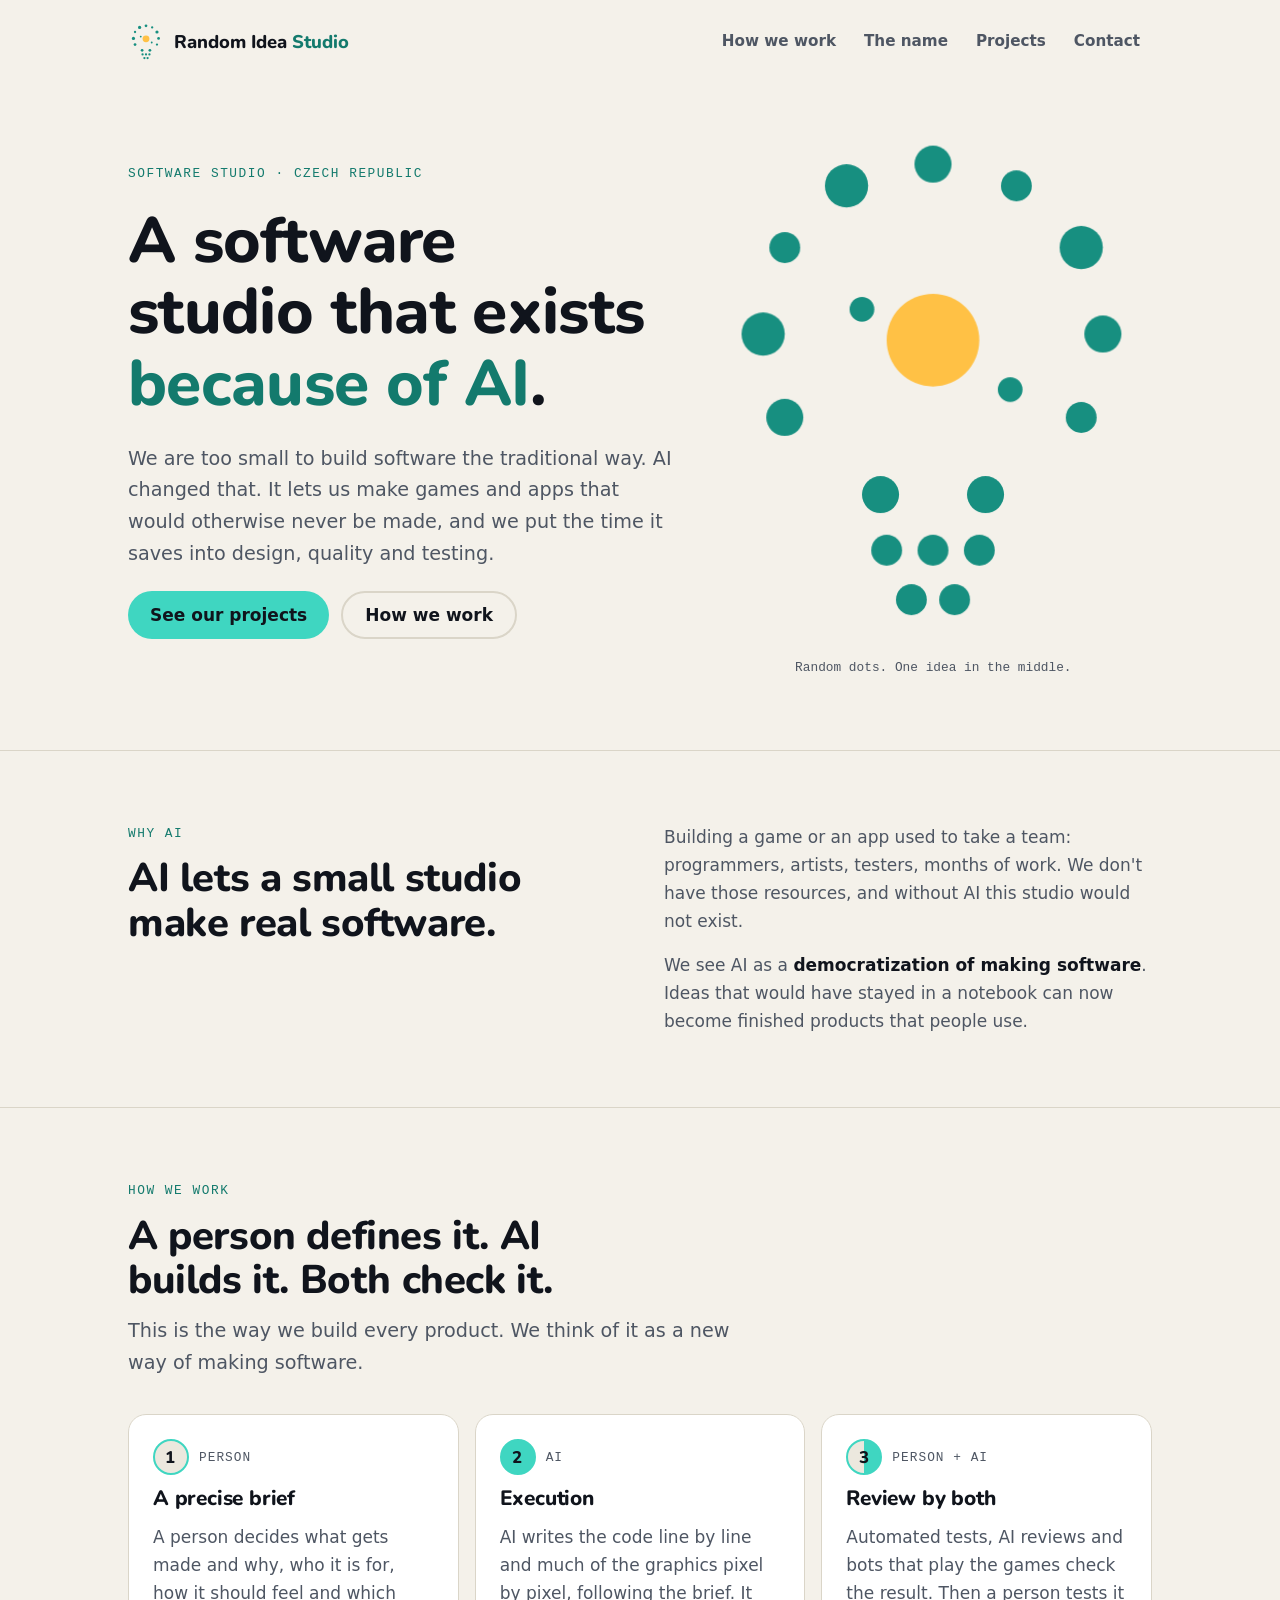
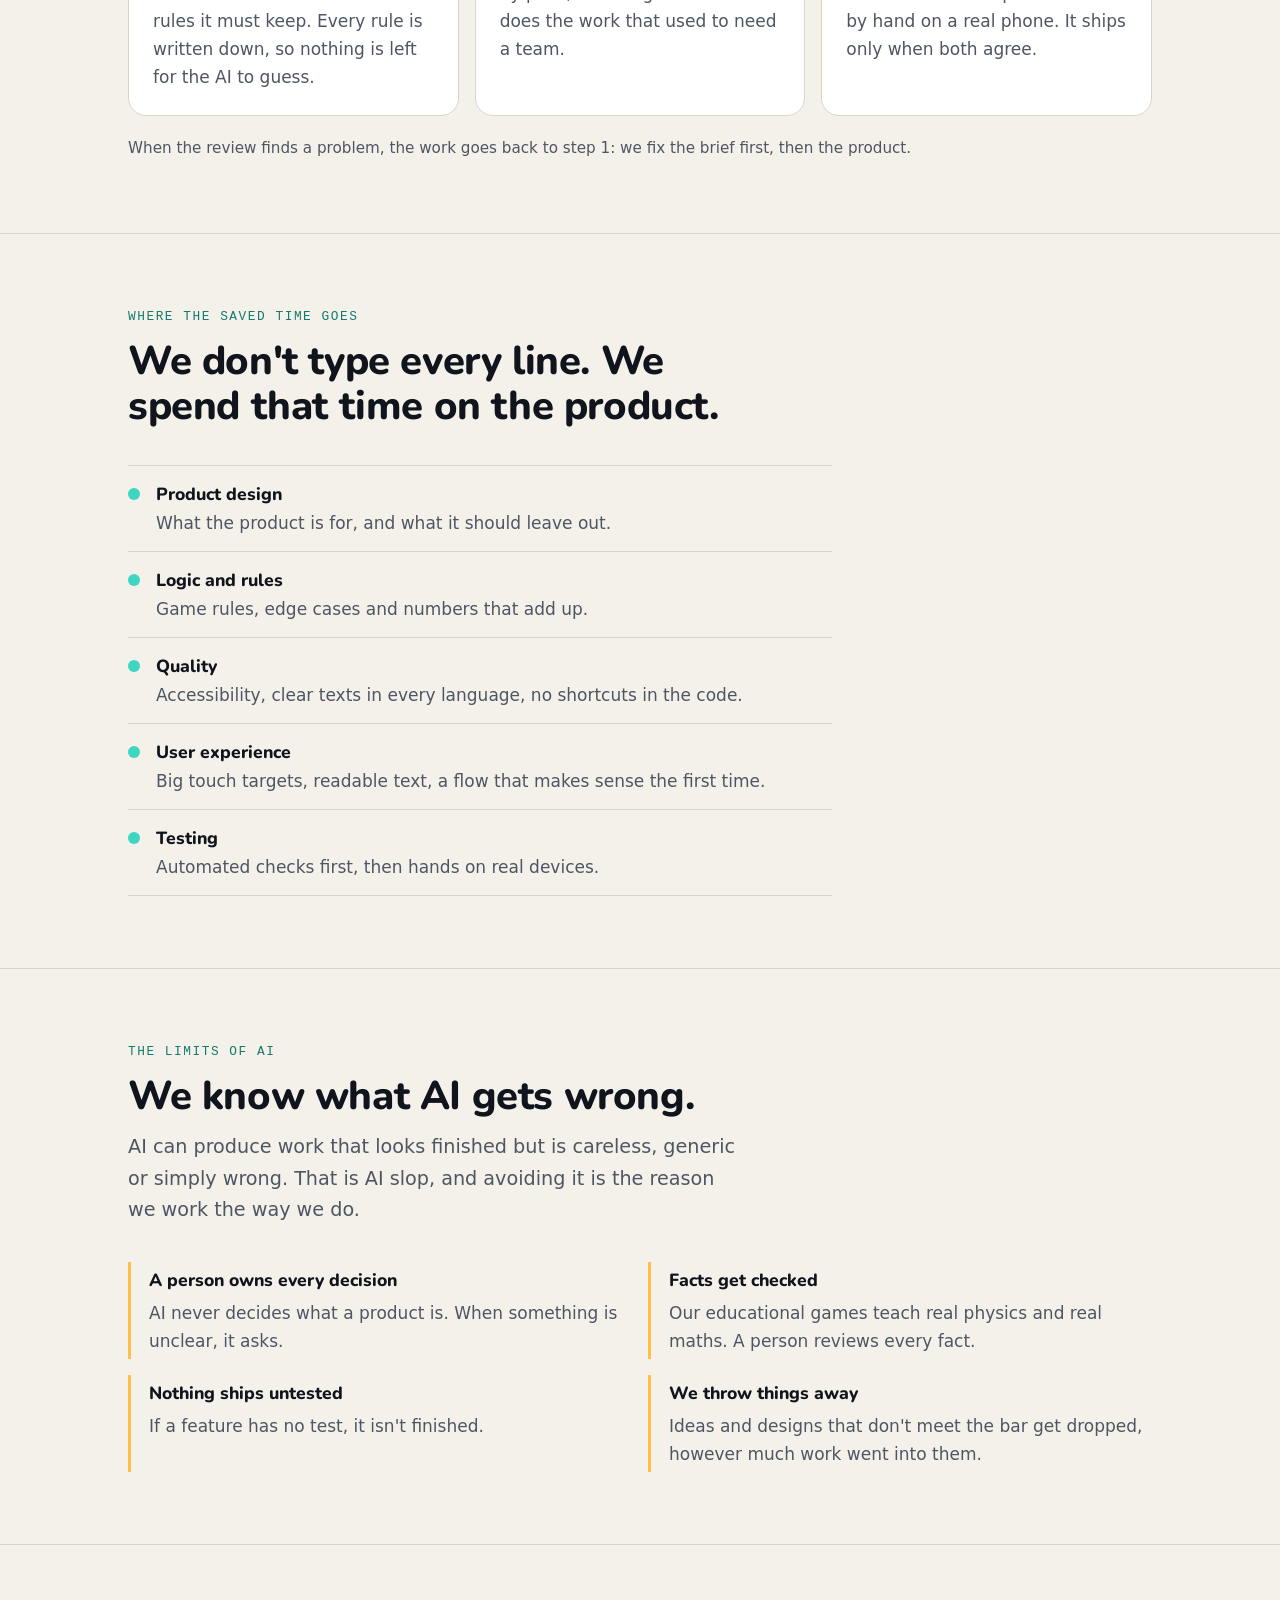
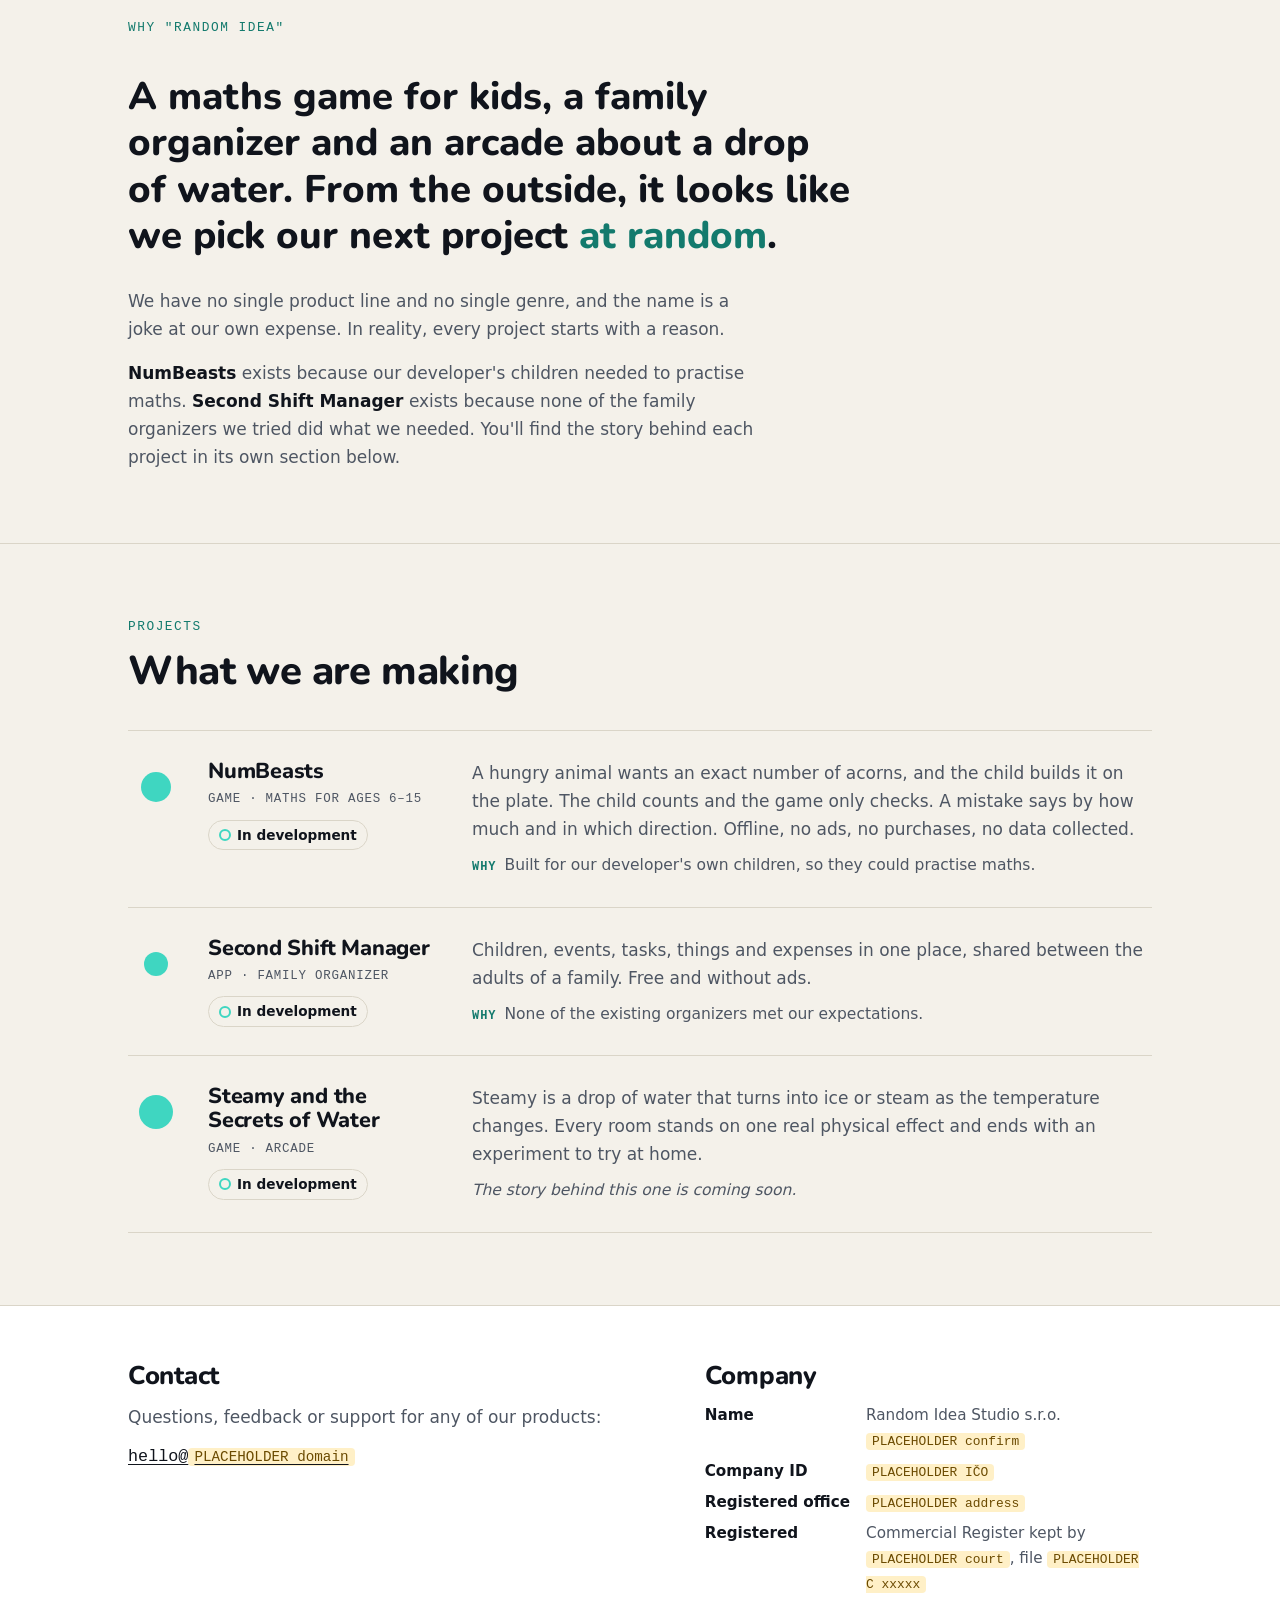
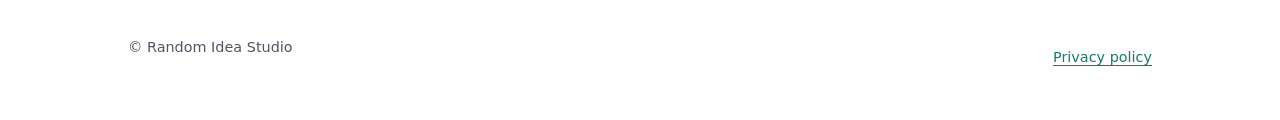
==== index.html @ 7c10977e "Add the studio website: home page, privacy policy, self-contained check" ====
<!doctype html>
<html lang="en">
<head>
<meta charset="utf-8">
<meta name="viewport" content="width=device-width, initial-scale=1, viewport-fit=cover">
<title>Random Idea Studio</title>
<meta name="description" content="Random Idea Studio is a small software studio that exists because of AI. A person defines the product, AI builds it, and both check it.">
<meta property="og:type" content="website">
<meta property="og:title" content="Random Idea Studio">
<meta property="og:description" content="A software studio that exists because of AI. A person defines it. AI builds it. Both check it.">
<meta name="theme-color" content="#10141C">
<link rel="icon" href="favicon.svg" type="image/svg+xml">
<link rel="stylesheet" href="style.css">
</head>
<body>

<header class="top">
  <div class="wrap">
    <a class="brand" href="#top" aria-label="Random Idea Studio, back to top">
      <svg viewBox="260 200 504 630" aria-hidden="true">
        <g class="dots"><circle cx="320" cy="560" r="24"/><circle cx="292" cy="452" r="28"/><circle cx="320" cy="340" r="20"/><circle cx="400" cy="260" r="28"/><circle cx="512" cy="232" r="24"/><circle cx="620" cy="260" r="20"/><circle cx="704" cy="340" r="28"/><circle cx="732" cy="452" r="24"/><circle cx="704" cy="560" r="20"/><circle cx="444" cy="660" r="24"/><circle cx="580" cy="660" r="24"/><circle cx="452" cy="732" r="20"/><circle cx="512" cy="732" r="20"/><circle cx="572" cy="732" r="20"/><circle cx="484" cy="796" r="20"/><circle cx="540" cy="796" r="20"/><circle cx="420" cy="420" r="16"/><circle cx="612" cy="524" r="16"/></g>
        <circle class="core" cx="512" cy="460" r="60"/>
      </svg>
      <span>Random Idea <b>Studio</b></span>
    </a>
    <nav aria-label="Main">
      <ul>
        <li><a href="#how">How we work</a></li>
        <li><a href="#name">The name</a></li>
        <li><a href="#projects">Projects</a></li>
        <li><a href="#contact">Contact</a></li>
      </ul>
    </nav>
  </div>
</header>

<main id="top">
  <section class="hero">
    <div class="wrap">
      <div class="hero-text">
        <p class="eyebrow">Software studio · Czech Republic</p>
        <h1>A software studio that exists <span class="hl">because of AI</span>.</h1>
        <p class="lede">We are too small to build software the traditional way. AI changed that. It lets us make games and apps that would otherwise never be made, and we put the time it saves into design, quality and testing.</p>
        <div class="cta">
          <a class="btn primary" href="#projects">See our projects</a>
          <a class="btn ghost" href="#how">How we work</a>
        </div>
      </div>
      <figure class="hero-mark">
        <svg viewBox="240 180 544 680" role="img" aria-labelledby="mark-title">
          <title id="mark-title">The studio logo: a light bulb drawn from dots of random size around a gold core</title>
          <circle class="dot" cx="320" cy="560" r="24" style="--x:-140px;--y:120px;--d:.05s"/>
          <circle class="dot" cx="292" cy="452" r="28" style="--x:-220px;--y:-40px;--d:.12s"/>
          <circle class="dot" cx="320" cy="340" r="20" style="--x:-90px;--y:-160px;--d:0s"/>
          <circle class="dot" cx="400" cy="260" r="28" style="--x:60px;--y:-180px;--d:.2s"/>
          <circle class="dot" cx="512" cy="232" r="24" style="--x:-180px;--y:-90px;--d:.08s"/>
          <circle class="dot" cx="620" cy="260" r="20" style="--x:170px;--y:-120px;--d:.15s"/>
          <circle class="dot" cx="704" cy="340" r="28" style="--x:90px;--y:150px;--d:.02s"/>
          <circle class="dot" cx="732" cy="452" r="24" style="--x:-260px;--y:110px;--d:.18s"/>
          <circle class="dot" cx="704" cy="560" r="20" style="--x:120px;--y:-220px;--d:.1s"/>
          <circle class="dot" cx="444" cy="660" r="24" style="--x:200px;--y:40px;--d:.22s"/>
          <circle class="dot" cx="580" cy="660" r="24" style="--x:-200px;--y:-140px;--d:.06s"/>
          <circle class="dot" cx="452" cy="732" r="20" style="--x:230px;--y:-60px;--d:.14s"/>
          <circle class="dot" cx="512" cy="732" r="20" style="--x:-120px;--y:-260px;--d:.25s"/>
          <circle class="dot" cx="572" cy="732" r="20" style="--x:150px;--y:90px;--d:.04s"/>
          <circle class="dot" cx="484" cy="796" r="20" style="--x:-60px;--y:-200px;--d:.17s"/>
          <circle class="dot" cx="540" cy="796" r="20" style="--x:180px;--y:-30px;--d:.09s"/>
          <circle class="dot" cx="420" cy="420" r="16" style="--x:240px;--y:200px;--d:.13s"/>
          <circle class="dot" cx="612" cy="524" r="16" style="--x:-230px;--y:-80px;--d:.19s"/>
          <circle class="core" cx="512" cy="460" r="60"/>
        </svg>
        <figcaption class="hero-note">Random dots. One idea in the middle.</figcaption>
      </figure>
    </div>
  </section>

  <section class="band" id="why">
    <div class="wrap split">
      <div class="section-head">
        <p class="eyebrow">Why AI</p>
        <h2>AI lets a small studio make real software.</h2>
      </div>
      <div class="prose">
        <p>Building a game or an app used to take a team: programmers, artists, testers, months of work. We don't have those resources, and without AI this studio would not exist.</p>
        <p>We see AI as a <strong>democratization of making software</strong>. Ideas that would have stayed in a notebook can now become finished products that people use.</p>
      </div>
    </div>
  </section>

  <section class="band" id="how">
    <div class="wrap">
      <div class="section-head">
        <p class="eyebrow">How we work</p>
        <h2>A person defines it. AI builds it. Both check it.</h2>
        <p class="lede">This is the way we build every product. We think of it as a new way of making software.</p>
      </div>
      <ol class="steps">
        <li class="step">
          <div class="who"><span class="num">1</span>Person</div>
          <h3>A precise brief</h3>
          <p>A person decides what gets made and why, who it is for, how it should feel and which rules it must keep. Every rule is written down, so nothing is left for the AI to guess.</p>
        </li>
        <li class="step">
          <div class="who"><span class="num">2</span>AI</div>
          <h3>Execution</h3>
          <p>AI writes the code line by line and much of the graphics pixel by pixel, following the brief. It does the work that used to need a team.</p>
        </li>
        <li class="step">
          <div class="who"><span class="num">3</span>Person + AI</div>
          <h3>Review by both</h3>
          <p>Automated tests, AI reviews and bots that play the games check the result. Then a person tests it by hand on a real phone. It ships only when both agree.</p>
        </li>
      </ol>
      <p class="loop-note">When the review finds a problem, the work goes back to step 1: we fix the brief first, then the product.</p>
    </div>
  </section>

  <section class="band" id="time">
    <div class="wrap">
      <div class="section-head">
        <p class="eyebrow">Where the saved time goes</p>
        <h2>We don't type every line. We spend that time on the product.</h2>
      </div>
      <ul class="focus">
        <li><div><b>Product design</b><span>What the product is for, and what it should leave out.</span></div></li>
        <li><div><b>Logic and rules</b><span>Game rules, edge cases and numbers that add up.</span></div></li>
        <li><div><b>Quality</b><span>Accessibility, clear texts in every language, no shortcuts in the code.</span></div></li>
        <li><div><b>User experience</b><span>Big touch targets, readable text, a flow that makes sense the first time.</span></div></li>
        <li><div><b>Testing</b><span>Automated checks first, then hands on real devices.</span></div></li>
      </ul>
    </div>
  </section>

  <section class="band" id="limits">
    <div class="wrap">
      <div class="section-head">
        <p class="eyebrow">The limits of AI</p>
        <h2>We know what AI gets wrong.</h2>
        <p class="lede">AI can produce work that looks finished but is careless, generic or simply wrong. That is AI slop, and avoiding it is the reason we work the way we do.</p>
      </div>
      <div class="limits">
        <div class="limit"><b>A person owns every decision</b><span>AI never decides what a product is. When something is unclear, it asks.</span></div>
        <div class="limit"><b>Facts get checked</b><span>Our educational games teach real physics and real maths. A person reviews every fact.</span></div>
        <div class="limit"><b>Nothing ships untested</b><span>If a feature has no test, it isn't finished.</span></div>
        <div class="limit"><b>We throw things away</b><span>Ideas and designs that don't meet the bar get dropped, however much work went into them.</span></div>
      </div>
    </div>
  </section>

  <section class="band name-band" id="name">
    <div class="wrap">
      <div class="section-head">
        <p class="eyebrow">Why "Random Idea"</p>
      </div>
      <p class="name-quote">A maths game for kids, a family organizer and an arcade about a drop of water. From the outside, it looks like we pick our next project <span class="hl">at random</span>.</p>
      <div class="prose">
        <p>We have no single product line and no single genre, and the name is a joke at our own expense. In reality, every project starts with a reason.</p>
        <p><strong>NumBeasts</strong> exists because our developer's children needed to practise maths. <strong>Second Shift Manager</strong> exists because none of the family organizers we tried did what we needed. You'll find the story behind each project in its own section below.</p>
      </div>
    </div>
  </section>

  <section class="band" id="projects">
    <div class="wrap">
      <div class="section-head">
        <p class="eyebrow">Projects</p>
        <h2>What we are making</h2>
      </div>
      <ul class="projects">
        <li class="project" id="numbeasts">
          <div class="mark" aria-hidden="true"><i style="width:30px;height:30px"></i></div>
          <div><h3>NumBeasts</h3><p class="kind">Game · Maths for ages 6–15</p><span class="status">In development</span></div>
          <div class="body">
            <p>A hungry animal wants an exact number of acorns, and the child builds it on the plate. The child counts and the game only checks. A mistake says by how much and in which direction. Offline, no ads, no purchases, no data collected.</p>
            <p class="why"><b>Why</b>Built for our developer's own children, so they could practise maths.</p>
          </div>
        </li>
        <li class="project" id="second-shift-manager">
          <div class="mark" aria-hidden="true"><i style="width:24px;height:24px"></i></div>
          <div><h3>Second Shift Manager</h3><p class="kind">App · Family organizer</p><span class="status">In development</span></div>
          <div class="body">
            <p>Children, events, tasks, things and expenses in one place, shared between the adults of a family. Free and without ads.</p>
            <p class="why"><b>Why</b>None of the existing organizers met our expectations.</p>
          </div>
        </li>
        <li class="project" id="steamy">
          <div class="mark" aria-hidden="true"><i style="width:34px;height:34px"></i></div>
          <div><h3>Steamy and the Secrets of Water</h3><p class="kind">Game · Arcade</p><span class="status">In development</span></div>
          <div class="body">
            <p>Steamy is a drop of water that turns into ice or steam as the temperature changes. Every room stands on one real physical effect and ends with an experiment to try at home.</p>
            <p class="why soon">The story behind this one is coming soon.</p>
          </div>
        </li>
      </ul>
    </div>
  </section>
</main>

<footer id="contact">
  <div class="wrap">
    <div class="grid">
      <div>
        <h2>Contact</h2>
        <p>Questions, feedback or support for any of our products:</p>
        <p style="margin-top:10px"><a class="mail" href="mailto:hello@PLACEHOLDER">hello@<span class="pending">PLACEHOLDER domain</span></a></p>
      </div>
      <div>
        <h2>Company</h2>
        <dl class="legal">
          <dt>Name</dt><dd>Random Idea Studio s.r.o. <span class="pending">PLACEHOLDER confirm</span></dd>
          <dt>Company ID</dt><dd><span class="pending">PLACEHOLDER IČO</span></dd>
          <dt>Registered office</dt><dd><span class="pending">PLACEHOLDER address</span></dd>
          <dt>Registered</dt><dd>Commercial Register kept by <span class="pending">PLACEHOLDER court</span>, file <span class="pending">PLACEHOLDER C xxxxx</span></dd>
        </dl>
      </div>
    </div>
    <div class="fine">
      <span>© Random Idea Studio</span>
      <span><a href="privacy.html">Privacy policy</a></span>
    </div>
  </div>
</footer>

</body>
</html>
---- style.css ----
/* Random Idea Studio website. Plain CSS, no build step, no external resources.
   Colours from Branding/README.md. Dark by default, light when the system asks for it. */

@font-face {
  font-family: "Nunito Studio";
  src: url("fonts/nunito-800.woff") format("woff");
  font-weight: 800;
  font-style: normal;
  font-display: swap;
}

:root {
  --bg: #10141C;
  --surface: #171D29;
  --surface-2: #1E2533;
  --fg: #F4F1EA;
  --muted: #A9B0BC;
  --line: #2A3242;
  --teal: #3FD6C1;
  --teal-ink: #3FD6C1;
  --core: #FFC145;
  --mark-dot: #3FD6C1;
  --pending: #3A3220;
  --pending-fg: #FFD27A;
  --f-display: "Nunito Studio", "Segoe UI", system-ui, -apple-system, Roboto, Arial, sans-serif;
  --f-body: system-ui, -apple-system, "Segoe UI", Roboto, "Helvetica Neue", Arial, sans-serif;
  --f-mono: ui-monospace, "Cascadia Mono", "SF Mono", Consolas, "Liberation Mono", monospace;
  color-scheme: dark;
}
@media (prefers-color-scheme: light) {
  :root {
    --bg: #F4F1EA; --surface: #FFFFFF; --surface-2: #ECE8DE; --fg: #10141C; --muted: #4E5663;
    --line: #DAD5C8; --teal-ink: #137A6D; --mark-dot: #178F80;
    --pending: #FFF0C7; --pending-fg: #6B4A00;
    color-scheme: light;
  }
}

* { box-sizing: border-box; }
html { scroll-behavior: smooth; -webkit-text-size-adjust: 100%; }
@media (prefers-reduced-motion: reduce) { html { scroll-behavior: auto; } }
body {
  margin: 0;
  background: var(--bg); color: var(--fg);
  font-family: var(--f-body); font-size: 1.0625rem; line-height: 1.65;
  -webkit-font-smoothing: antialiased;
}
img, svg { max-width: 100%; }
.wrap {
  max-width: 68rem; margin: 0 auto;
  padding-left: max(16px, env(safe-area-inset-left, 0px));
  padding-right: max(16px, env(safe-area-inset-right, 0px));
}
@media (min-width: 720px) {
  .wrap { padding-left: max(32px, env(safe-area-inset-left, 0px)); padding-right: max(32px, env(safe-area-inset-right, 0px)); }
}
h1, h2, h3 { font-family: var(--f-display); font-weight: 800; line-height: 1.12; margin: 0; text-wrap: balance; letter-spacing: -0.01em; }
h1 { font-size: clamp(2.4rem, 6vw, 4rem); }
h2 { font-size: clamp(1.75rem, 3.6vw, 2.5rem); }
h3 { font-size: 1.3rem; }
p { margin: 0; }
a { color: var(--teal-ink); text-underline-offset: 3px; }
a:focus-visible { outline: 3px solid var(--core); outline-offset: 3px; border-radius: 4px; }
.eyebrow { font-family: var(--f-mono); font-size: 0.8rem; letter-spacing: 0.12em; text-transform: uppercase; color: var(--teal-ink); }
.lede { font-size: 1.2rem; color: var(--muted); max-width: 38rem; }
.prose { max-width: 40rem; display: grid; gap: 1rem; }
.prose p, .prose li { color: var(--muted); }
.prose strong { color: var(--fg); }
.pending { background: var(--pending); color: var(--pending-fg); padding: 1px 6px; border-radius: 4px; font-family: var(--f-mono); font-size: 0.85em; }

/* Header */
header.top { padding-block: 20px; }
header.top .wrap { display: flex; align-items: center; justify-content: space-between; gap: 16px; flex-wrap: wrap; }
.brand { display: flex; align-items: center; gap: 10px; text-decoration: none; color: var(--fg); font-family: var(--f-display); font-weight: 800; font-size: 1.15rem; min-height: 44px; }
.brand svg { width: 36px; height: 36px; }
.brand b { color: var(--teal-ink); }
nav ul { list-style: none; margin: 0; padding: 0; display: flex; gap: 4px; flex-wrap: wrap; }
nav a { display: inline-flex; align-items: center; min-height: 44px; padding: 0 12px; border-radius: 999px; color: var(--muted); text-decoration: none; font-weight: 700; font-size: 0.95rem; }
nav a:hover { color: var(--fg); background: var(--surface); }

/* Hero */
.hero { padding-block: 40px 72px; }
.hero .wrap { display: grid; grid-template-columns: minmax(0, 1.25fr) minmax(0, 1fr); gap: 40px; align-items: center; }
.hero-text { display: grid; gap: 22px; min-width: 0; }
.hero h1 .hl { color: var(--teal-ink); }
.hero-mark { margin: 0; max-width: 420px; width: 100%; justify-self: center; }
.hero-mark svg { width: 100%; height: auto; display: block; overflow: visible; }
.hero-mark .dot, .brand .dots { fill: var(--mark-dot); }
.brand .core { fill: var(--core); }
.hero-mark .core { fill: var(--core); }
.hero-note { font-family: var(--f-mono); font-size: 0.8rem; color: var(--muted); text-align: center; margin-top: 8px; }
.cta { display: flex; gap: 12px; flex-wrap: wrap; }
.btn { display: inline-flex; align-items: center; min-height: 48px; padding: 0 22px; border-radius: 999px; font-weight: 700; text-decoration: none; }
.btn.primary { background: var(--teal); color: #10141C; }
.btn.ghost { border: 2px solid var(--line); color: var(--fg); }
.btn.ghost:hover { border-color: var(--teal); }
@media (max-width: 760px) {
  .hero .wrap { grid-template-columns: 1fr; }
  .hero-mark { max-width: 260px; order: -1; }
}
/* The dots start scattered and gather into the bulb once, on load. */
@media (prefers-reduced-motion: no-preference) {
  .hero-mark .dot { animation: gather 1.6s cubic-bezier(.2,.8,.2,1) both; animation-delay: var(--d, 0s); }
  .hero-mark .core { animation: glow 1.6s ease-out both; }
}
@keyframes gather { from { transform: translate(var(--x, 0), var(--y, 0)); } to { transform: translate(0, 0); } }
@keyframes glow { from { opacity: .35; } to { opacity: 1; } }

/* Sections */
section.band { padding-block: 72px; border-top: 1px solid var(--line); }
.section-head { display: grid; gap: 12px; margin-bottom: 36px; max-width: 44rem; }
.split { display: grid; grid-template-columns: minmax(0, 1fr) minmax(0, 1fr); gap: 48px; align-items: start; }
.split .section-head { margin: 0; }
@media (max-width: 860px) { .split { grid-template-columns: 1fr; gap: 32px; } }

/* Process */
.steps { list-style: none; margin: 0; padding: 0; display: grid; grid-template-columns: repeat(3, minmax(0, 1fr)); gap: 16px; }
.step { background: var(--surface); border: 1px solid var(--line); border-radius: 18px; padding: 24px; display: grid; gap: 12px; align-content: start; min-width: 0; }
.step .who { display: flex; align-items: center; gap: 10px; font-family: var(--f-mono); font-size: 0.8rem; letter-spacing: 0.08em; text-transform: uppercase; color: var(--muted); }
.step .num { width: 36px; height: 36px; border-radius: 50%; display: grid; place-items: center; font-family: var(--f-display); font-weight: 800; font-size: 1.05rem; background: var(--surface-2); color: var(--fg); border: 2px solid var(--teal); }
.step:nth-child(2) .num { background: var(--teal); color: #10141C; }
.step:nth-child(3) .num { background: linear-gradient(90deg, var(--surface-2) 50%, var(--teal) 50%); }
.step p { color: var(--muted); }
.loop-note { margin-top: 20px; color: var(--muted); font-size: 0.95rem; }
@media (max-width: 860px) { .steps { grid-template-columns: 1fr; } }

/* Where the time goes */
.focus { list-style: none; margin: 0; padding: 0; max-width: 44rem; }
.focus li { display: grid; grid-template-columns: 12px minmax(0, 1fr); gap: 16px; padding-block: 14px; border-bottom: 1px solid var(--line); }
.focus li:first-child { border-top: 1px solid var(--line); }
.focus li::before { content: ""; width: 12px; height: 12px; border-radius: 50%; background: var(--teal); margin-top: 8px; }
.focus b { display: block; font-family: var(--f-display); font-weight: 800; font-size: 1.1rem; }
.focus span { color: var(--muted); }

/* Limits */
.limits { display: grid; grid-template-columns: repeat(2, minmax(0, 1fr)); gap: 16px; margin-top: 8px; }
.limit { border-left: 3px solid var(--core); padding: 4px 0 4px 18px; min-width: 0; }
.limit b { display: block; font-family: var(--f-display); font-weight: 800; font-size: 1.1rem; margin-bottom: 4px; }
.limit span { color: var(--muted); }
@media (max-width: 720px) { .limits { grid-template-columns: 1fr; } }

/* Name */
.name-quote { font-family: var(--f-display); font-weight: 800; font-size: clamp(1.6rem, 3.4vw, 2.4rem); line-height: 1.2; max-width: 46rem; text-wrap: balance; }
.name-quote .hl { color: var(--teal-ink); }
.name-band .prose { margin-top: 28px; }

/* Projects */
.projects { list-style: none; margin: 0; padding: 0; border-top: 1px solid var(--line); }
.project { display: grid; grid-template-columns: 56px minmax(0, 15rem) minmax(0, 1fr); gap: 8px 24px; padding-block: 28px; border-bottom: 1px solid var(--line); align-items: start; }
.project .mark { width: 56px; height: 56px; display: grid; place-items: center; }
.project .mark i { display: block; border-radius: 50%; background: var(--teal); }
.project h3 { font-size: 1.35rem; }
.project .kind { font-family: var(--f-mono); font-size: 0.78rem; letter-spacing: 0.06em; text-transform: uppercase; color: var(--muted); margin-top: 6px; }
.project .status { display: inline-flex; align-items: center; gap: 6px; margin-top: 10px; font-size: 0.85rem; font-weight: 700; padding: 3px 10px; border-radius: 999px; border: 1px solid var(--line); color: var(--fg); }
.project .status::before { content: ""; width: 8px; height: 8px; border-radius: 50%; border: 2px solid var(--teal); }
.project .body { display: grid; gap: 10px; min-width: 0; }
.project .body p { color: var(--muted); }
.project .why { color: var(--fg); font-size: 0.97rem; }
.project .why b { font-family: var(--f-mono); font-size: 0.75rem; letter-spacing: 0.08em; text-transform: uppercase; color: var(--teal-ink); margin-right: 8px; }
.project .why.soon { color: var(--muted); font-style: italic; }
@media (max-width: 760px) {
  .project { grid-template-columns: 44px minmax(0, 1fr); }
  .project .mark { width: 44px; height: 44px; }
  .project .body { grid-column: 1 / -1; }
}

/* Privacy page */
.doc { padding-block: 24px 72px; }
.doc .prose { max-width: 44rem; }
.doc h1 { font-size: clamp(2rem, 5vw, 3rem); margin-bottom: 8px; }
.doc h2 { font-size: 1.4rem; margin-top: 16px; }
.doc ul { margin: 0; padding-left: 1.2rem; display: grid; gap: 6px; }

/* Footer */
footer { border-top: 1px solid var(--line); padding-block: 56px 40px; background: var(--surface); }
footer .grid { display: grid; grid-template-columns: minmax(0, 1.2fr) minmax(0, 1fr); gap: 40px; }
@media (max-width: 760px) { footer .grid { grid-template-columns: 1fr; } }
footer h2 { font-size: 1.6rem; margin-bottom: 12px; }
footer p, footer dd { color: var(--muted); }
.legal { margin: 0; display: grid; grid-template-columns: max-content minmax(0, 1fr); gap: 6px 16px; font-size: 0.95rem; }
.legal dt { font-weight: 700; }
.legal dd { margin: 0; }
.mail { font-family: var(--f-mono); font-size: 1.05rem; color: var(--fg); }
.fine { margin-top: 40px; font-size: 0.9rem; color: var(--muted); display: flex; gap: 8px 16px; flex-wrap: wrap; justify-content: space-between; }
.fine a { display: inline-flex; align-items: center; min-height: 44px; }
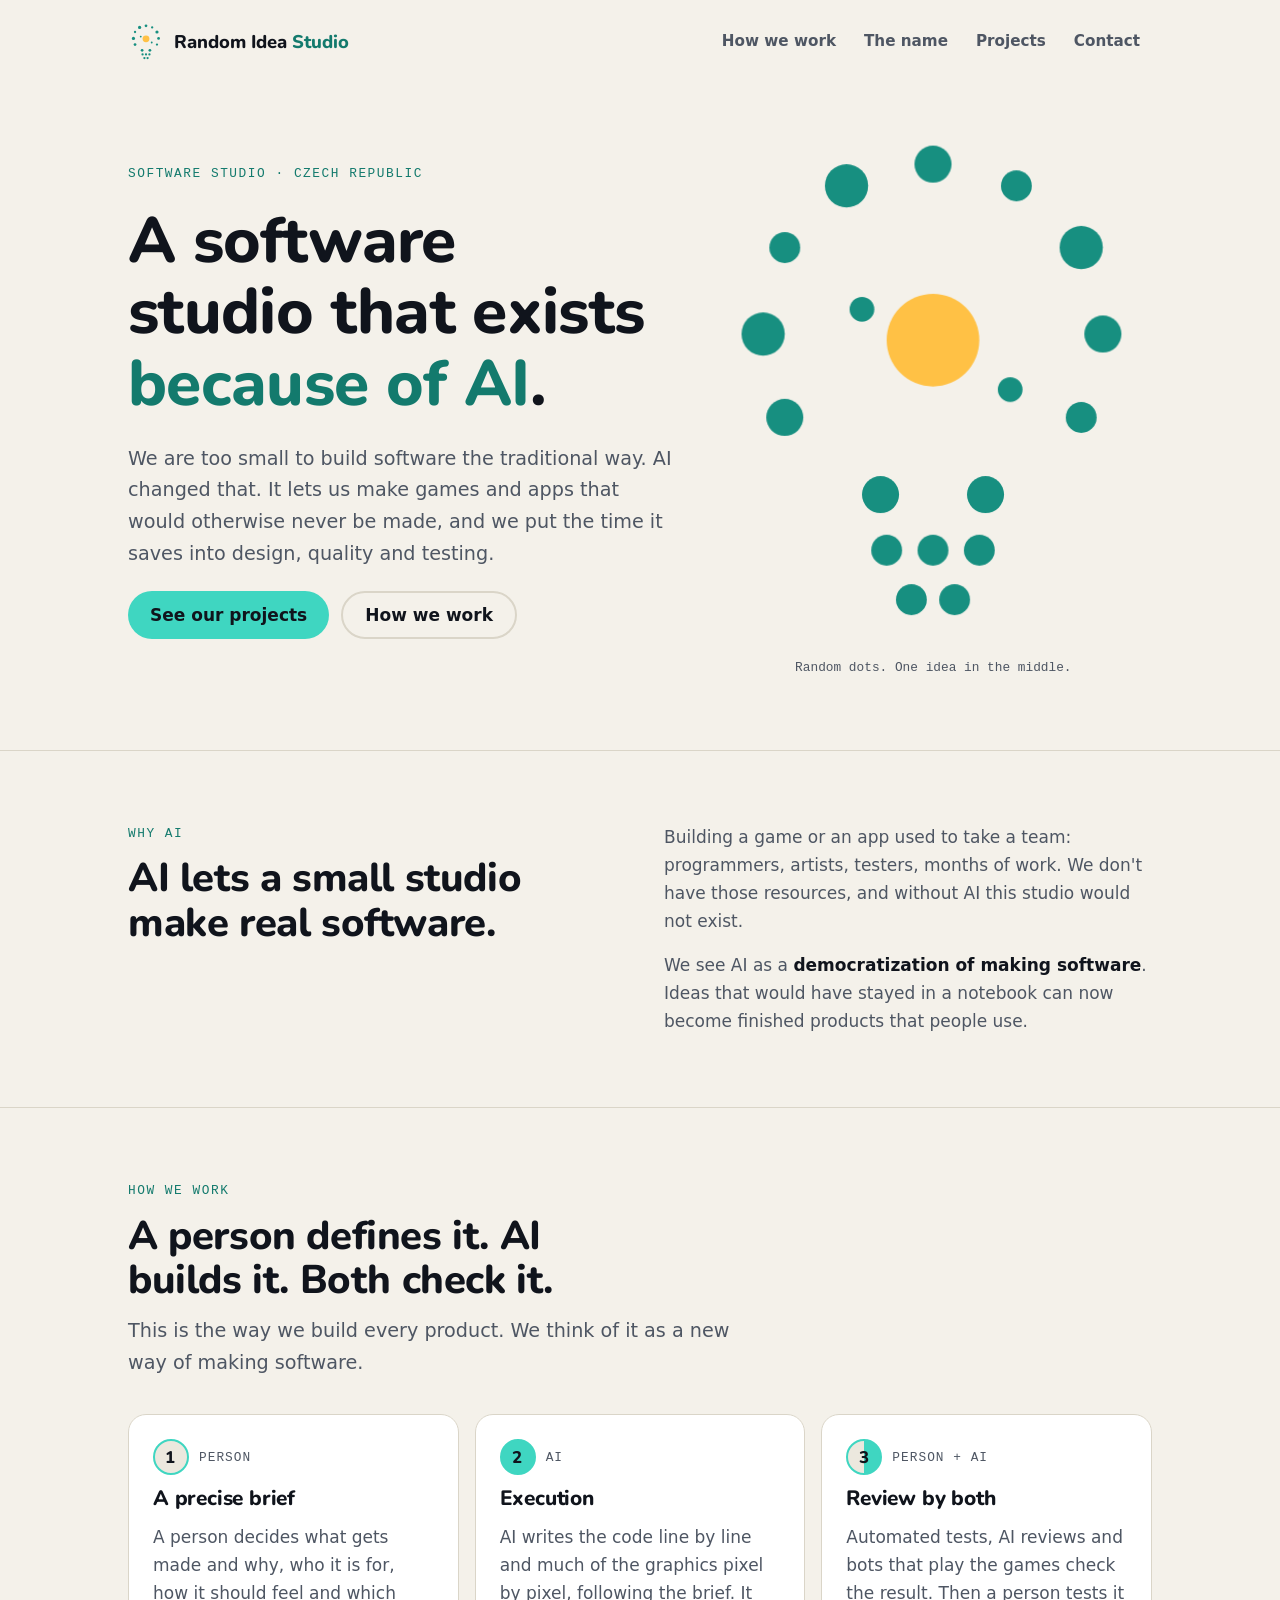
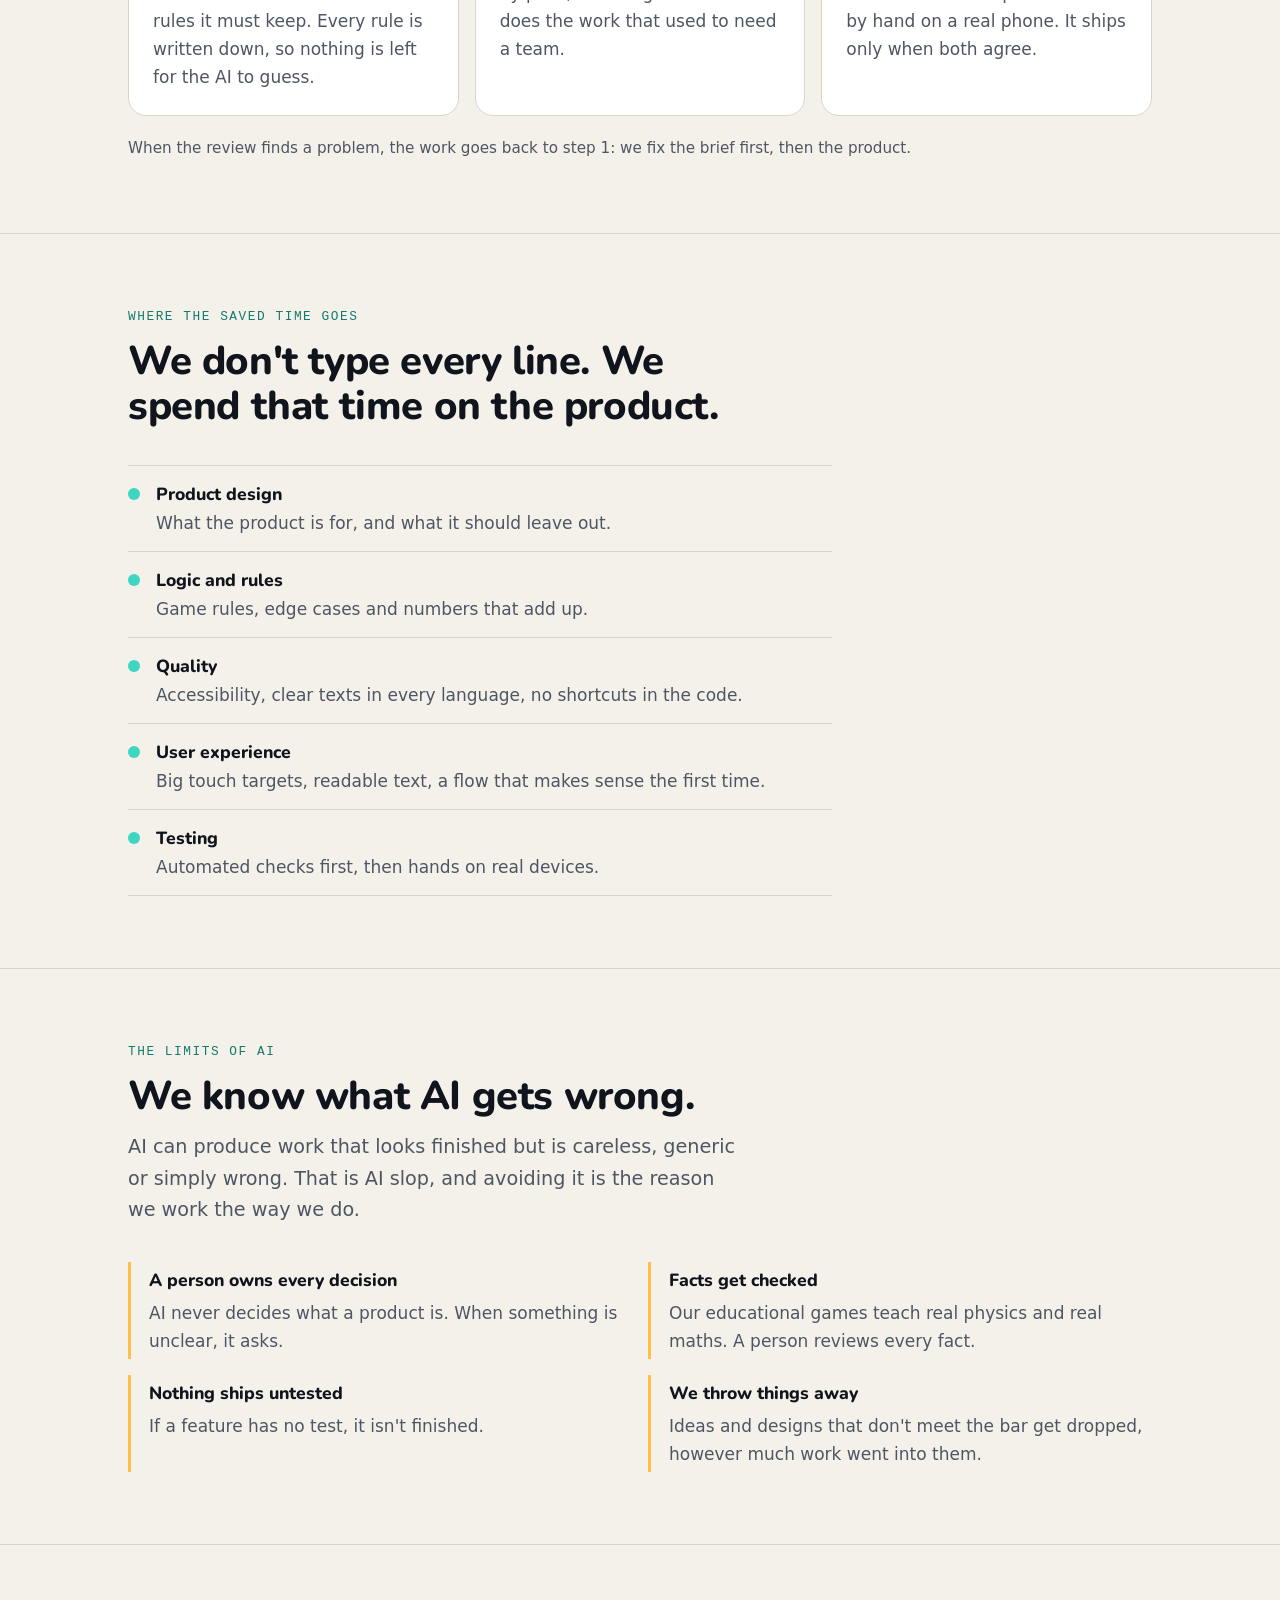
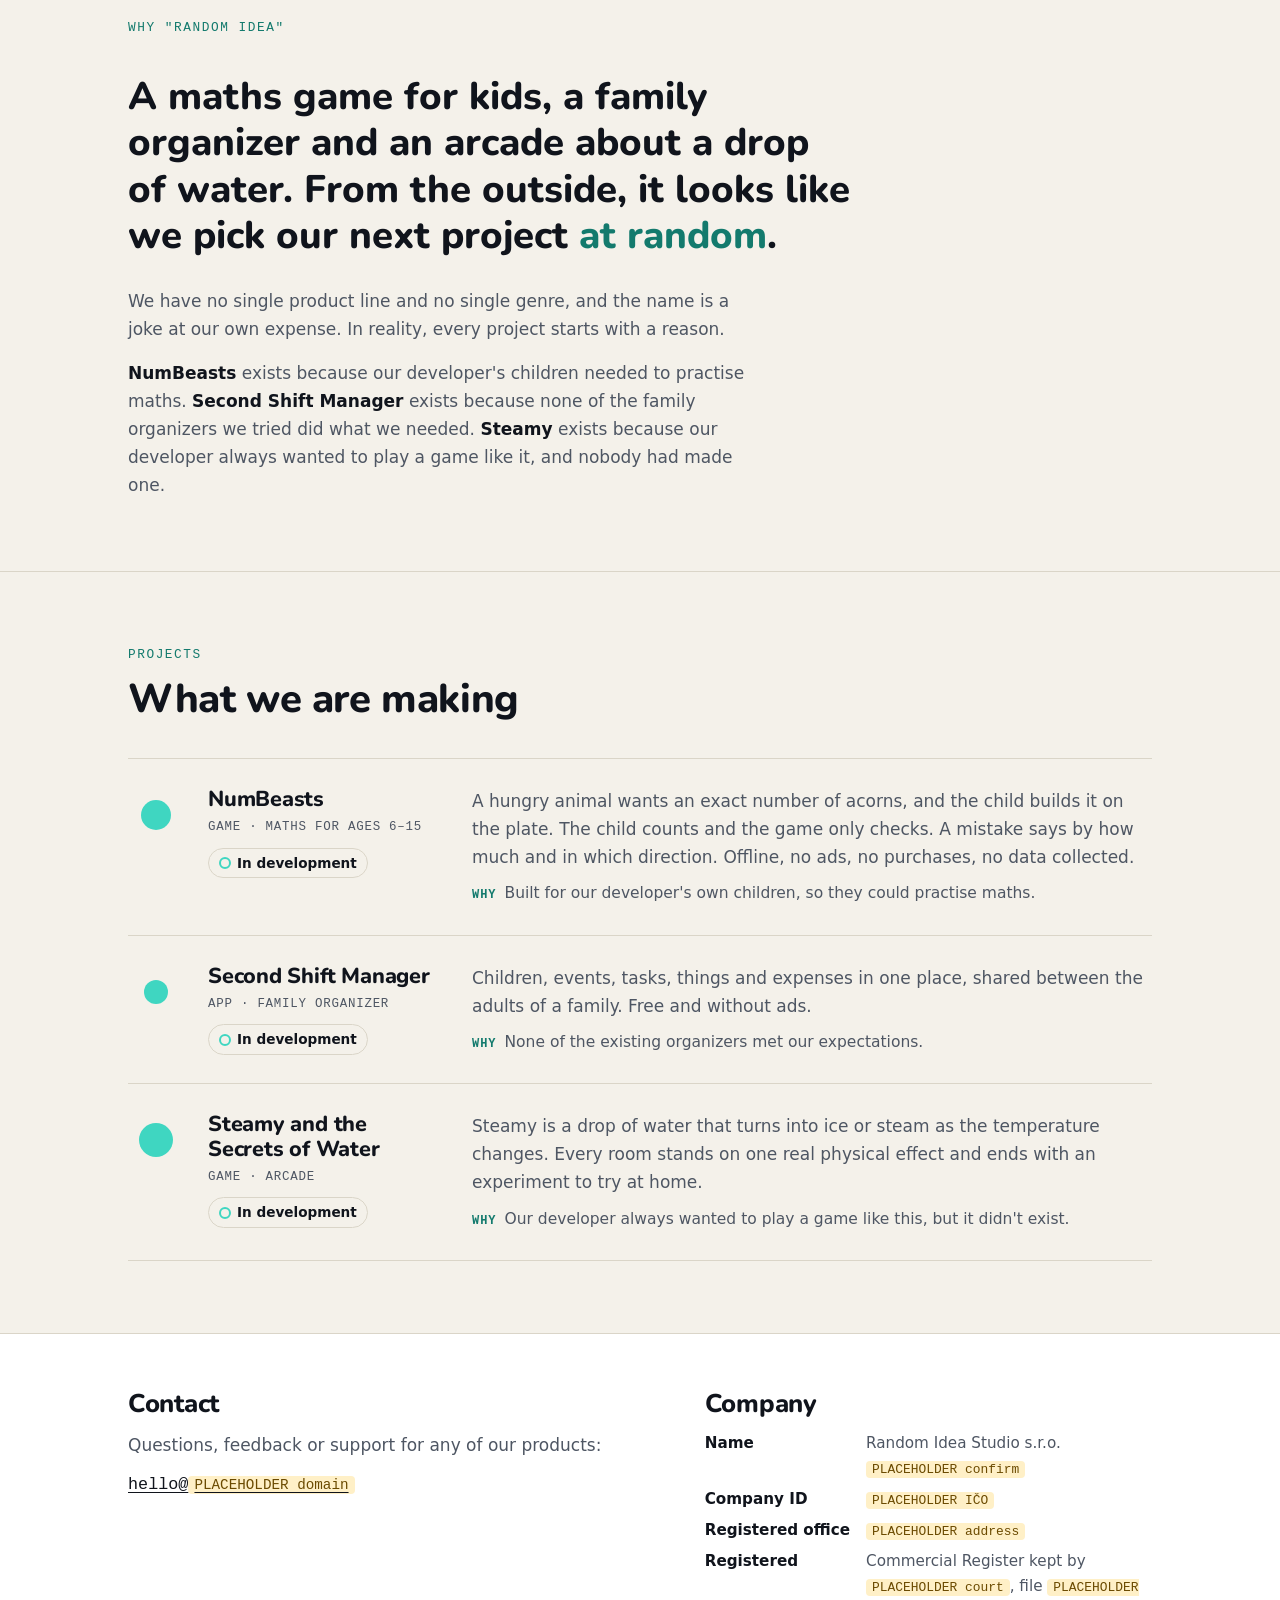
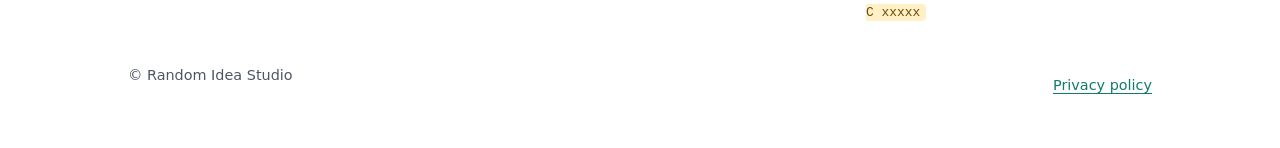
==== commit 071f2796: "Add the reason behind Steamy" ====
--- a/index.html
+++ b/index.html
@@ -155,7 +155,7 @@
       <p class="name-quote">A maths game for kids, a family organizer and an arcade about a drop of water. From the outside, it looks like we pick our next project <span class="hl">at random</span>.</p>
       <div class="prose">
         <p>We have no single product line and no single genre, and the name is a joke at our own expense. In reality, every project starts with a reason.</p>
-        <p><strong>NumBeasts</strong> exists because our developer's children needed to practise maths. <strong>Second Shift Manager</strong> exists because none of the family organizers we tried did what we needed. You'll find the story behind each project in its own section below.</p>
+        <p><strong>NumBeasts</strong> exists because our developer's children needed to practise maths. <strong>Second Shift Manager</strong> exists because none of the family organizers we tried did what we needed. <strong>Steamy</strong> exists because our developer always wanted to play a game like it, and nobody had made one.</p>
       </div>
     </div>
   </section>
@@ -188,7 +188,7 @@
           <div><h3>Steamy and the Secrets of Water</h3><p class="kind">Game · Arcade</p><span class="status">In development</span></div>
           <div class="body">
             <p>Steamy is a drop of water that turns into ice or steam as the temperature changes. Every room stands on one real physical effect and ends with an experiment to try at home.</p>
-            <p class="why soon">The story behind this one is coming soon.</p>
+            <p class="why"><b>Why</b>Our developer always wanted to play a game like this, but it didn't exist.</p>
           </div>
         </li>
       </ul>
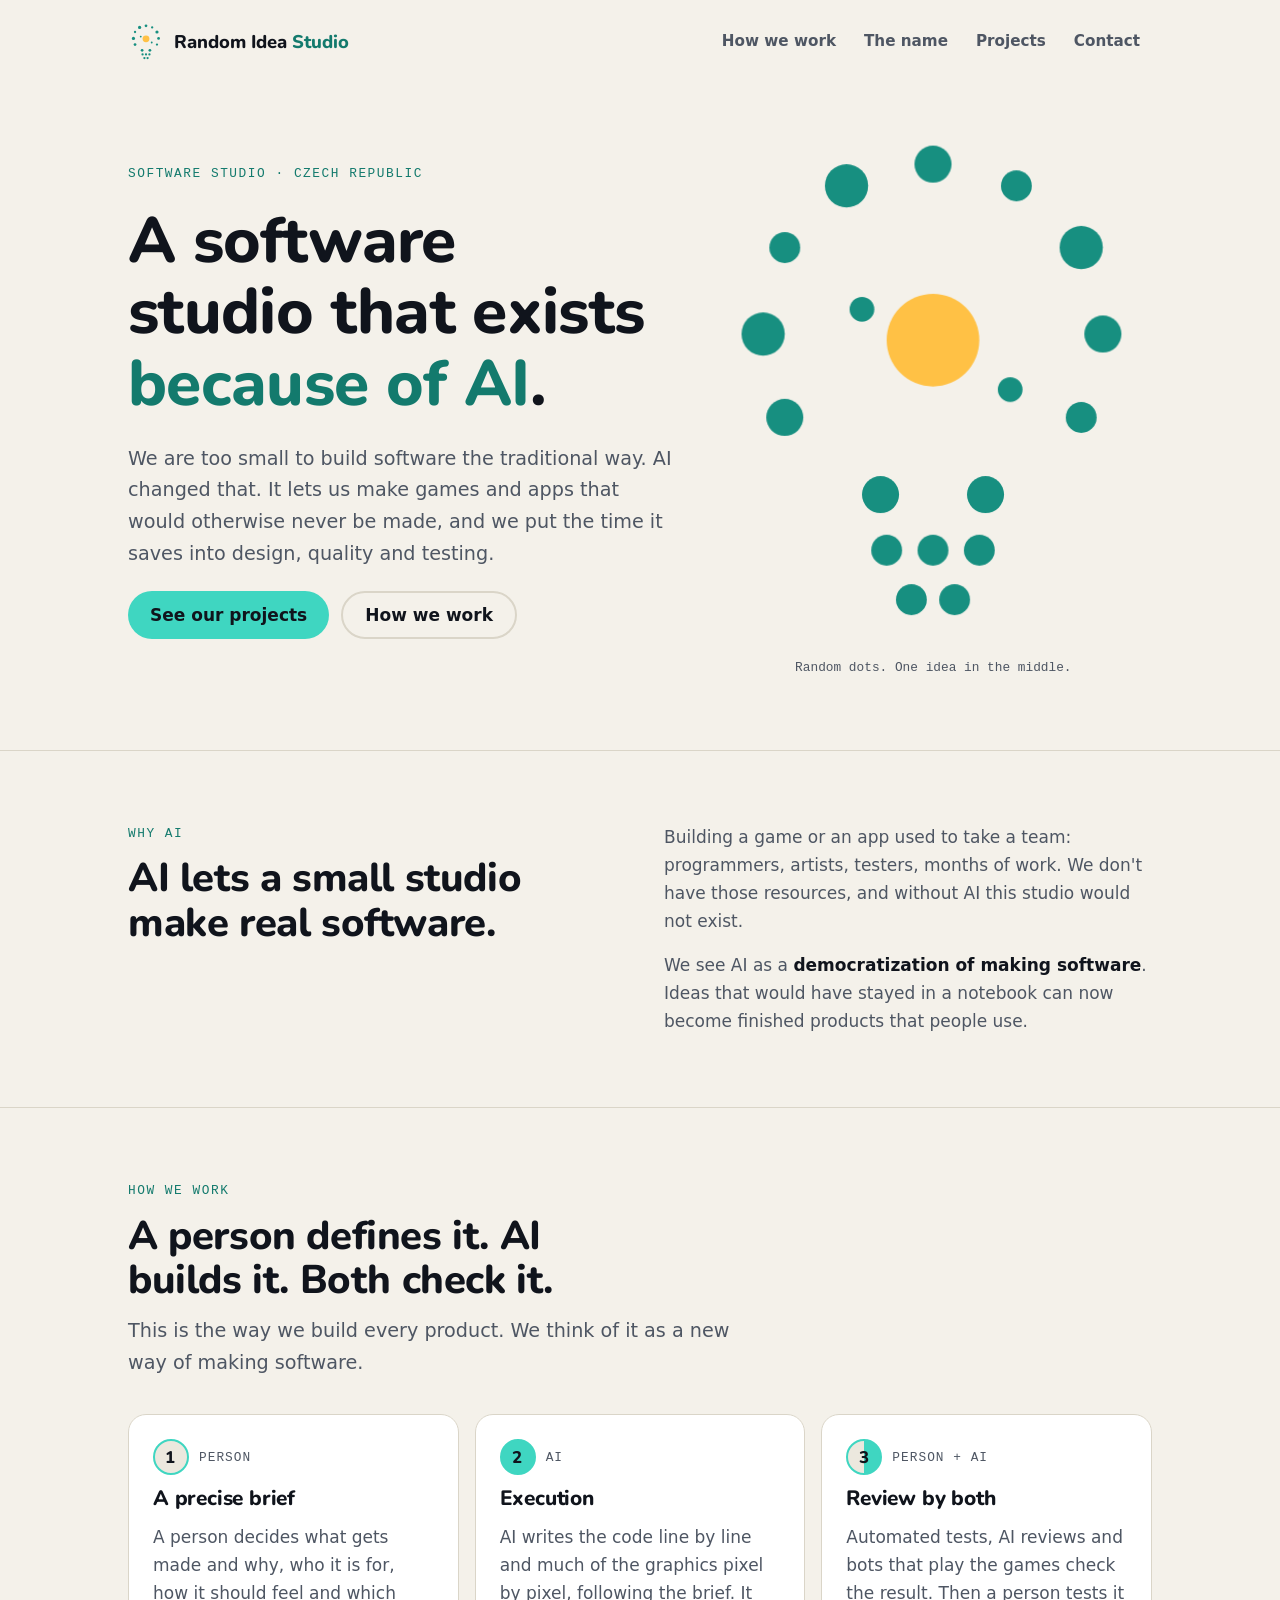
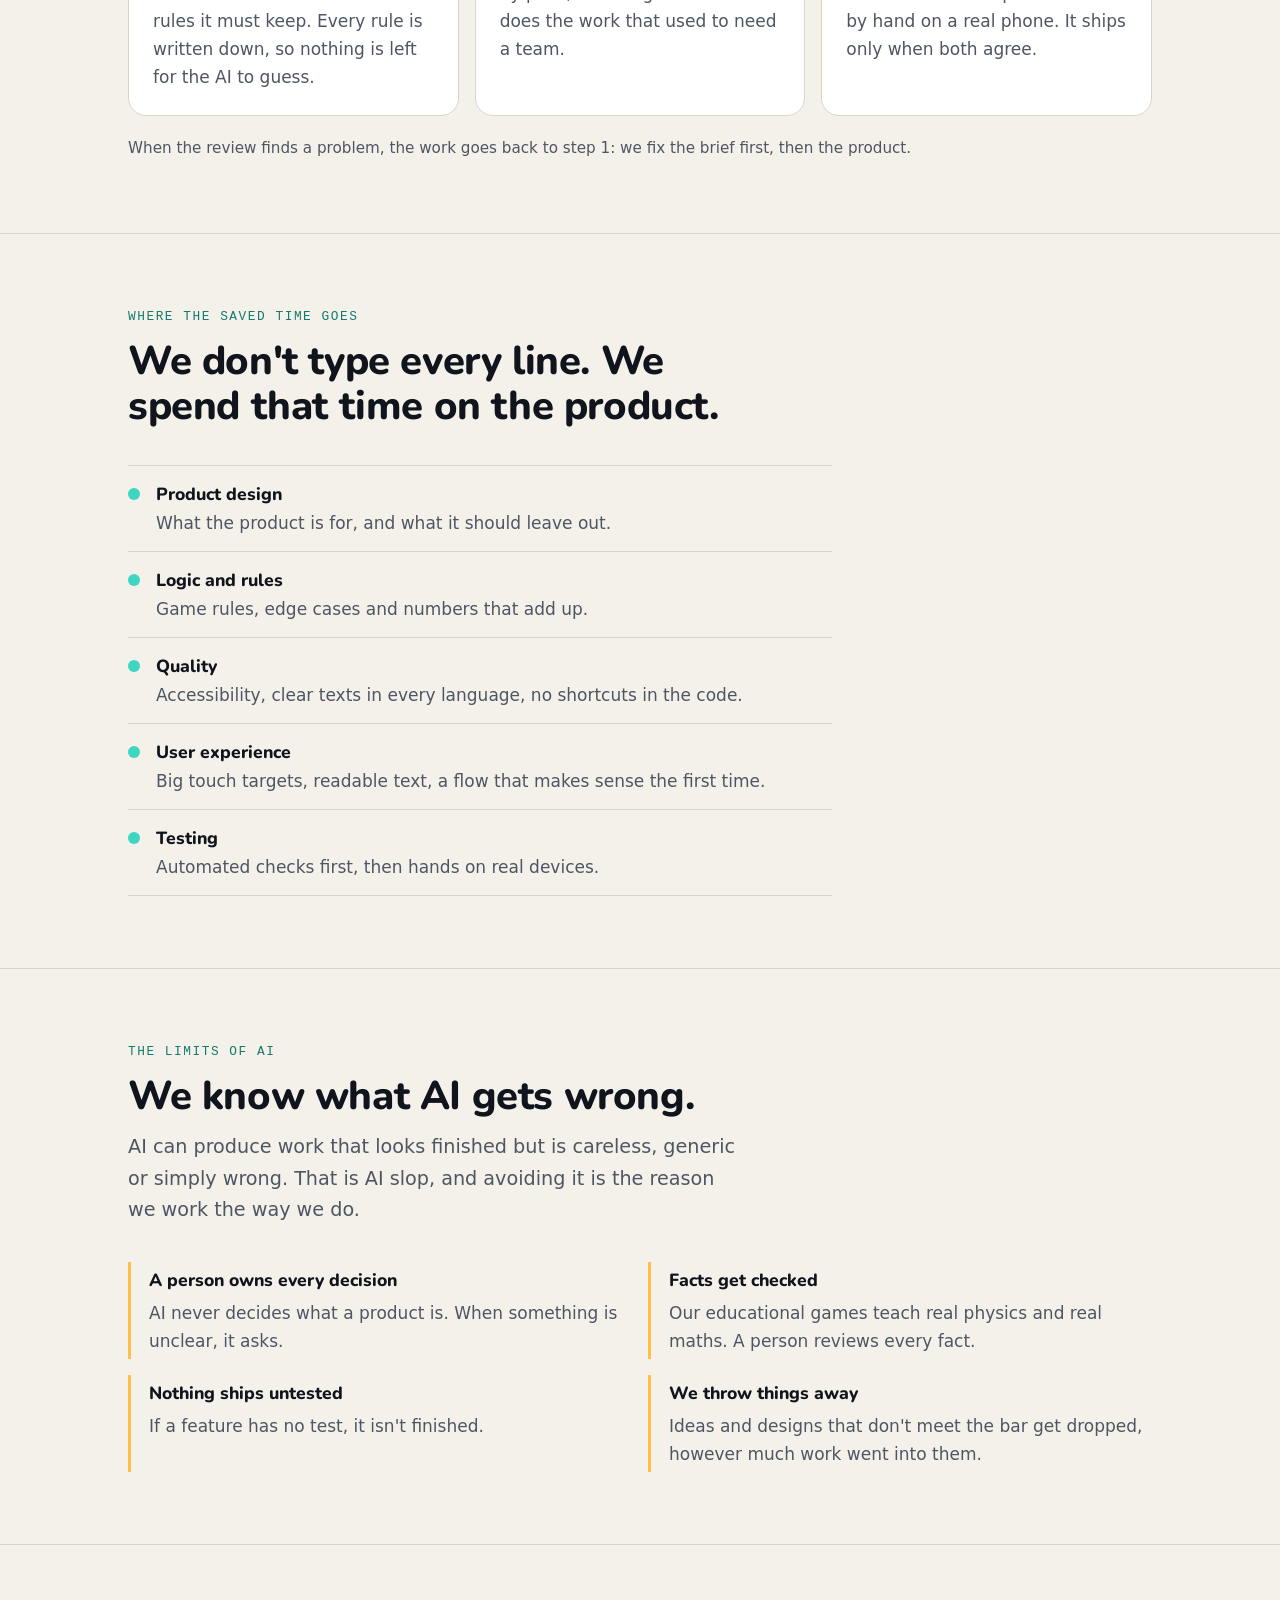
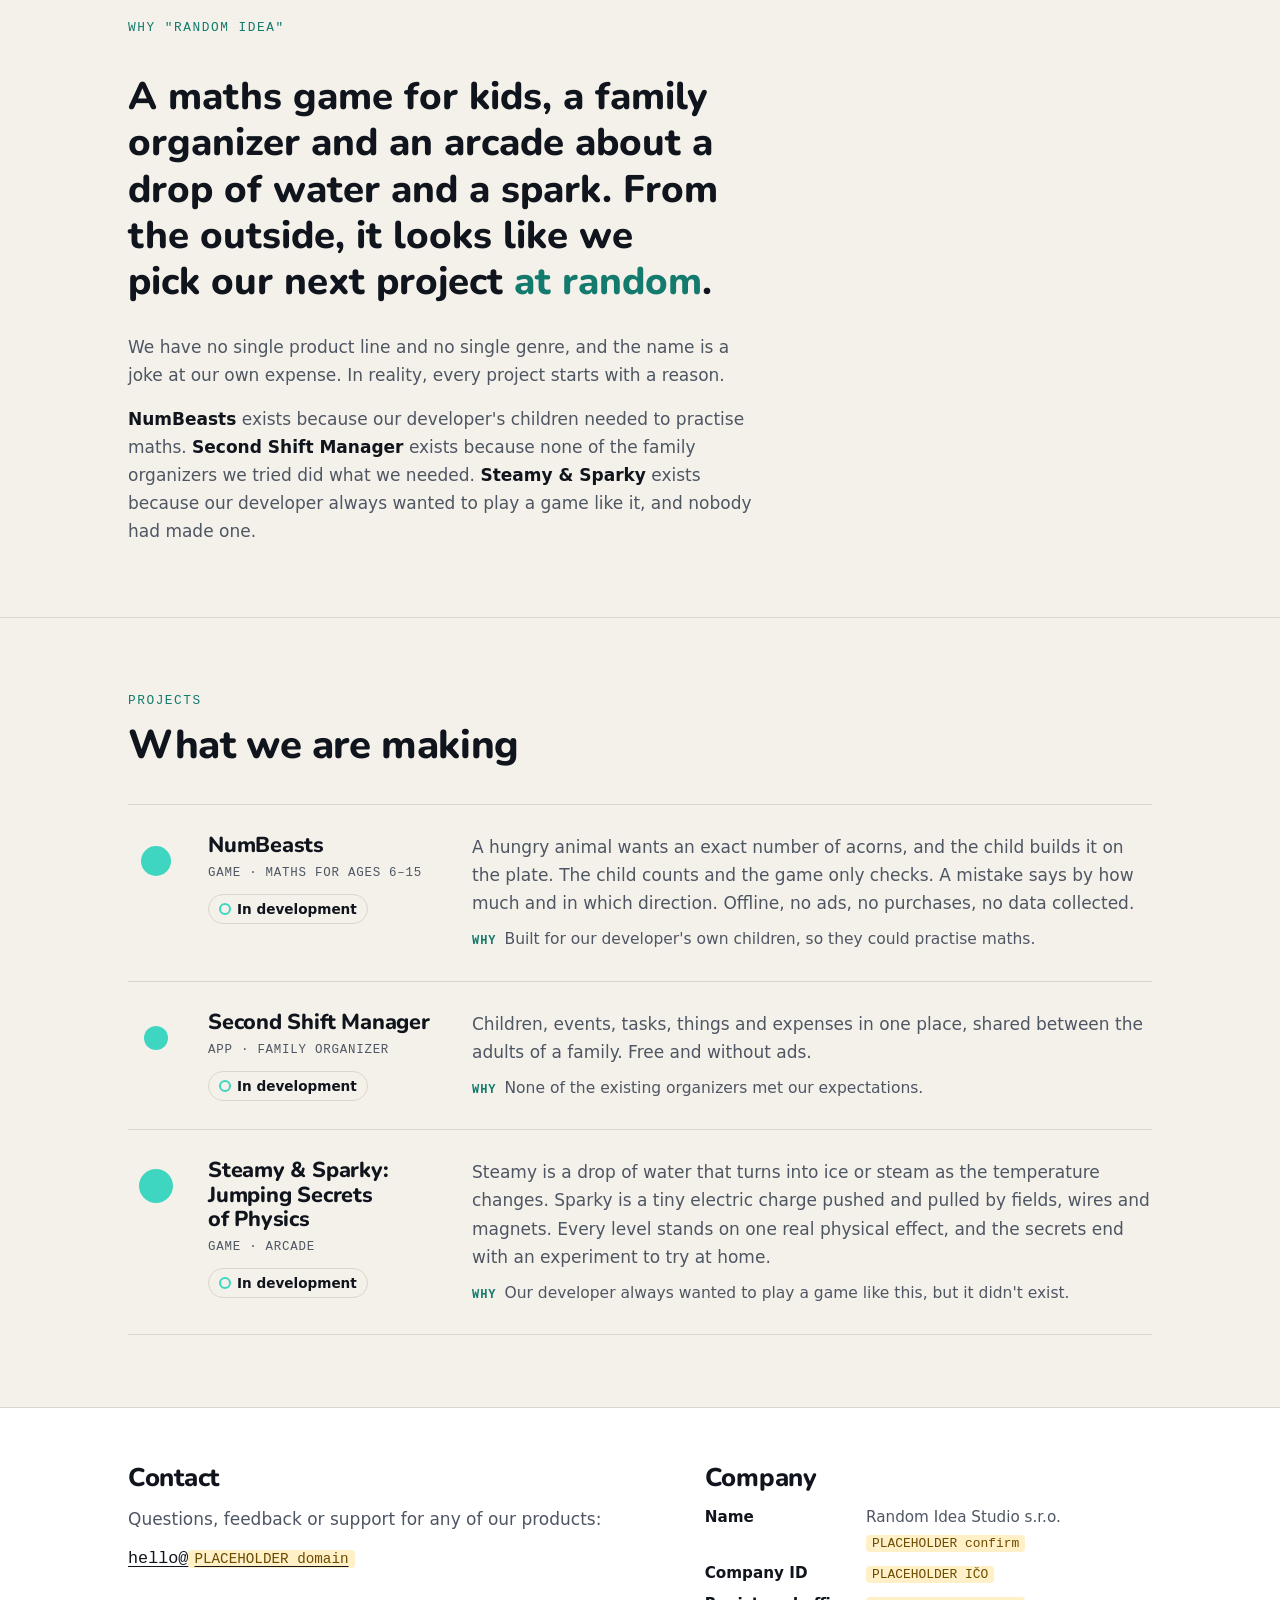
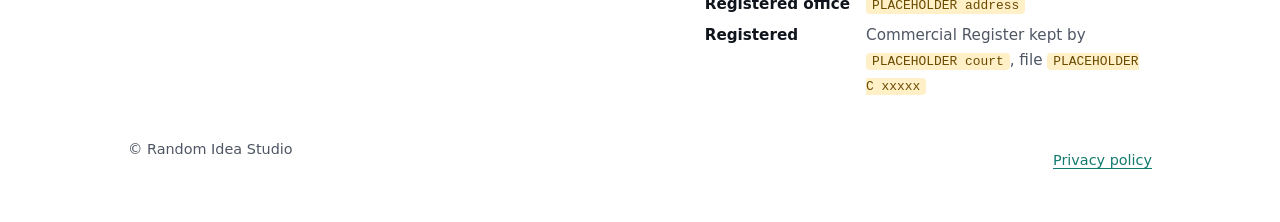
==== commit cf8ce5c0: "Rename Steamy to Steamy & Sparky: Jumping Secrets of Physics" ====
--- a/index.html
+++ b/index.html
@@ -152,10 +152,10 @@
       <div class="section-head">
         <p class="eyebrow">Why "Random Idea"</p>
       </div>
-      <p class="name-quote">A maths game for kids, a family organizer and an arcade about a drop of water. From the outside, it looks like we pick our next project <span class="hl">at random</span>.</p>
+      <p class="name-quote">A maths game for kids, a family organizer and an arcade about a drop of water and a spark. From the outside, it looks like we pick our next project <span class="hl">at random</span>.</p>
       <div class="prose">
         <p>We have no single product line and no single genre, and the name is a joke at our own expense. In reality, every project starts with a reason.</p>
-        <p><strong>NumBeasts</strong> exists because our developer's children needed to practise maths. <strong>Second Shift Manager</strong> exists because none of the family organizers we tried did what we needed. <strong>Steamy</strong> exists because our developer always wanted to play a game like it, and nobody had made one.</p>
+        <p><strong>NumBeasts</strong> exists because our developer's children needed to practise maths. <strong>Second Shift Manager</strong> exists because none of the family organizers we tried did what we needed. <strong>Steamy &amp; Sparky</strong> exists because our developer always wanted to play a game like it, and nobody had made one.</p>
       </div>
     </div>
   </section>
@@ -185,9 +185,9 @@
         </li>
         <li class="project" id="steamy">
           <div class="mark" aria-hidden="true"><i style="width:34px;height:34px"></i></div>
-          <div><h3>Steamy and the Secrets of Water</h3><p class="kind">Game · Arcade</p><span class="status">In development</span></div>
+          <div><h3>Steamy &amp; Sparky: Jumping Secrets of Physics</h3><p class="kind">Game · Arcade</p><span class="status">In development</span></div>
           <div class="body">
-            <p>Steamy is a drop of water that turns into ice or steam as the temperature changes. Every room stands on one real physical effect and ends with an experiment to try at home.</p>
+            <p>Steamy is a drop of water that turns into ice or steam as the temperature changes. Sparky is a tiny electric charge pushed and pulled by fields, wires and magnets. Every level stands on one real physical effect, and the secrets end with an experiment to try at home.</p>
             <p class="why"><b>Why</b>Our developer always wanted to play a game like this, but it didn't exist.</p>
           </div>
         </li>
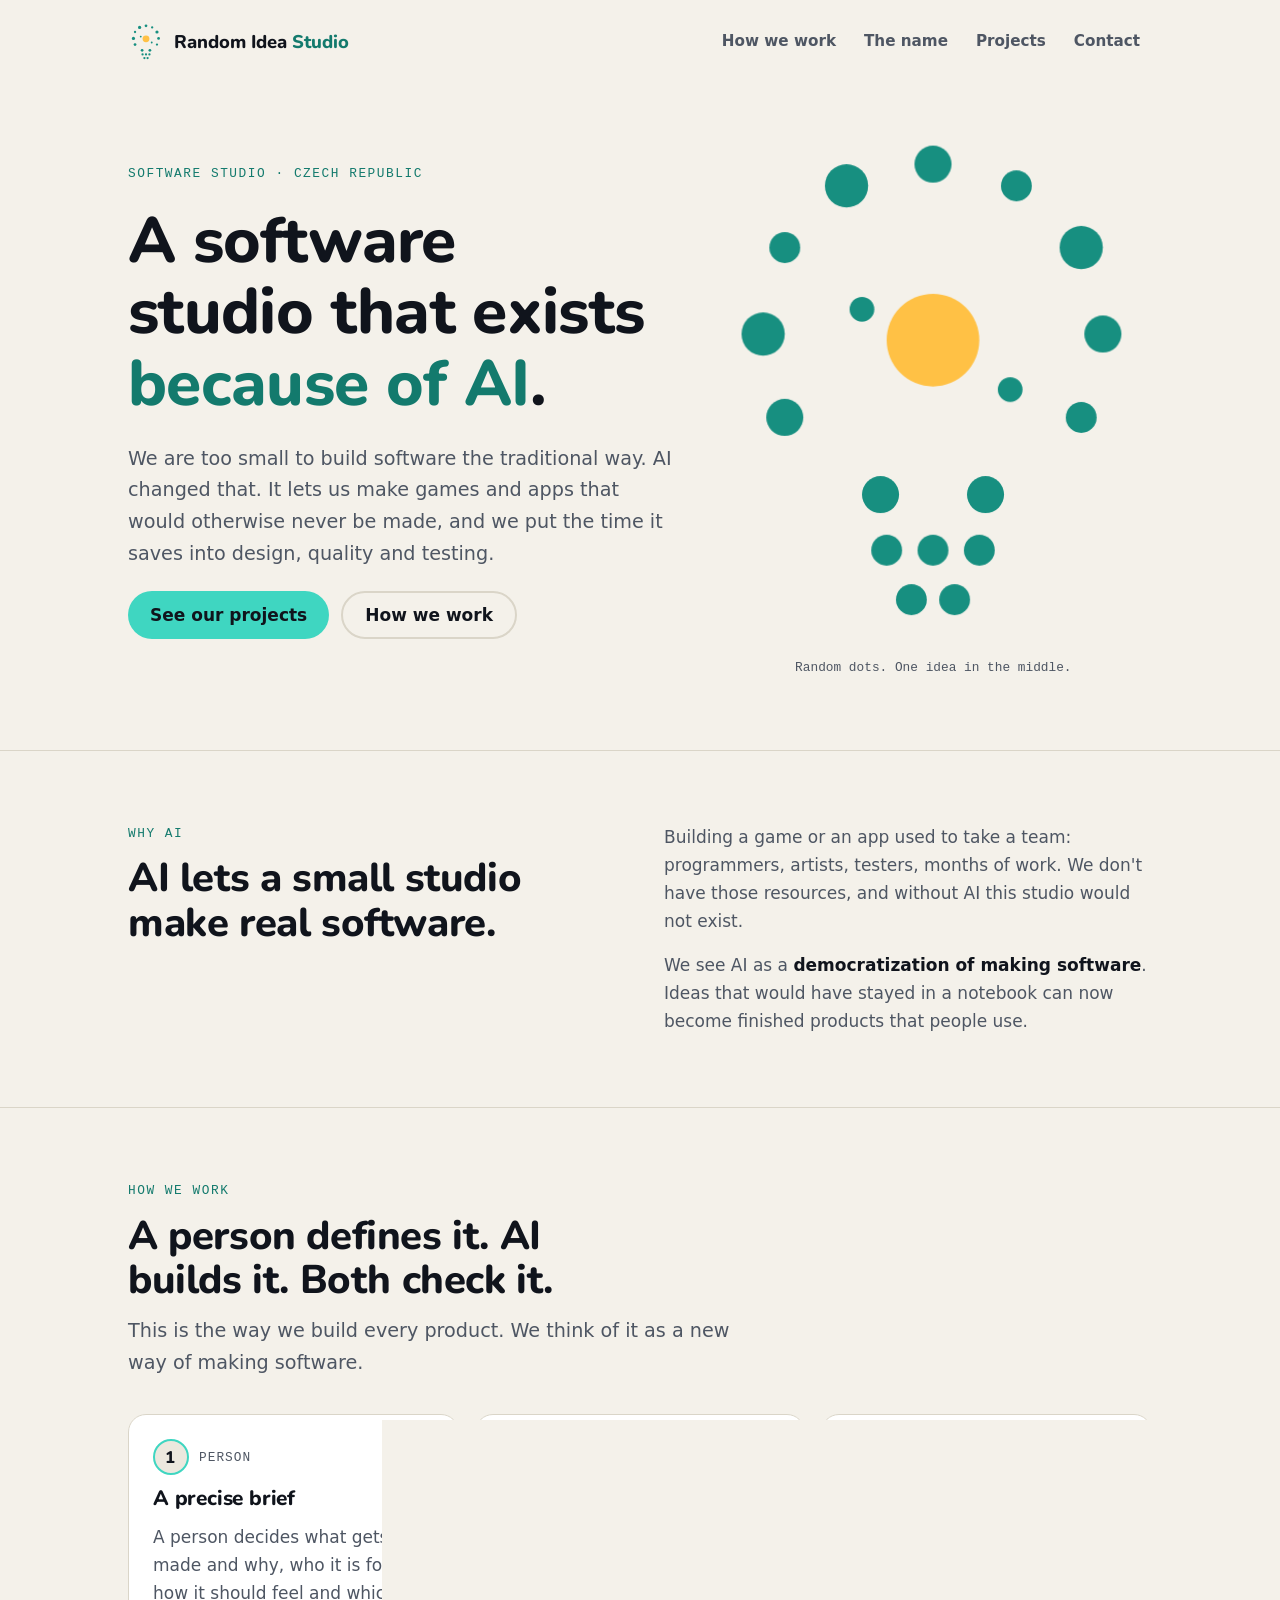
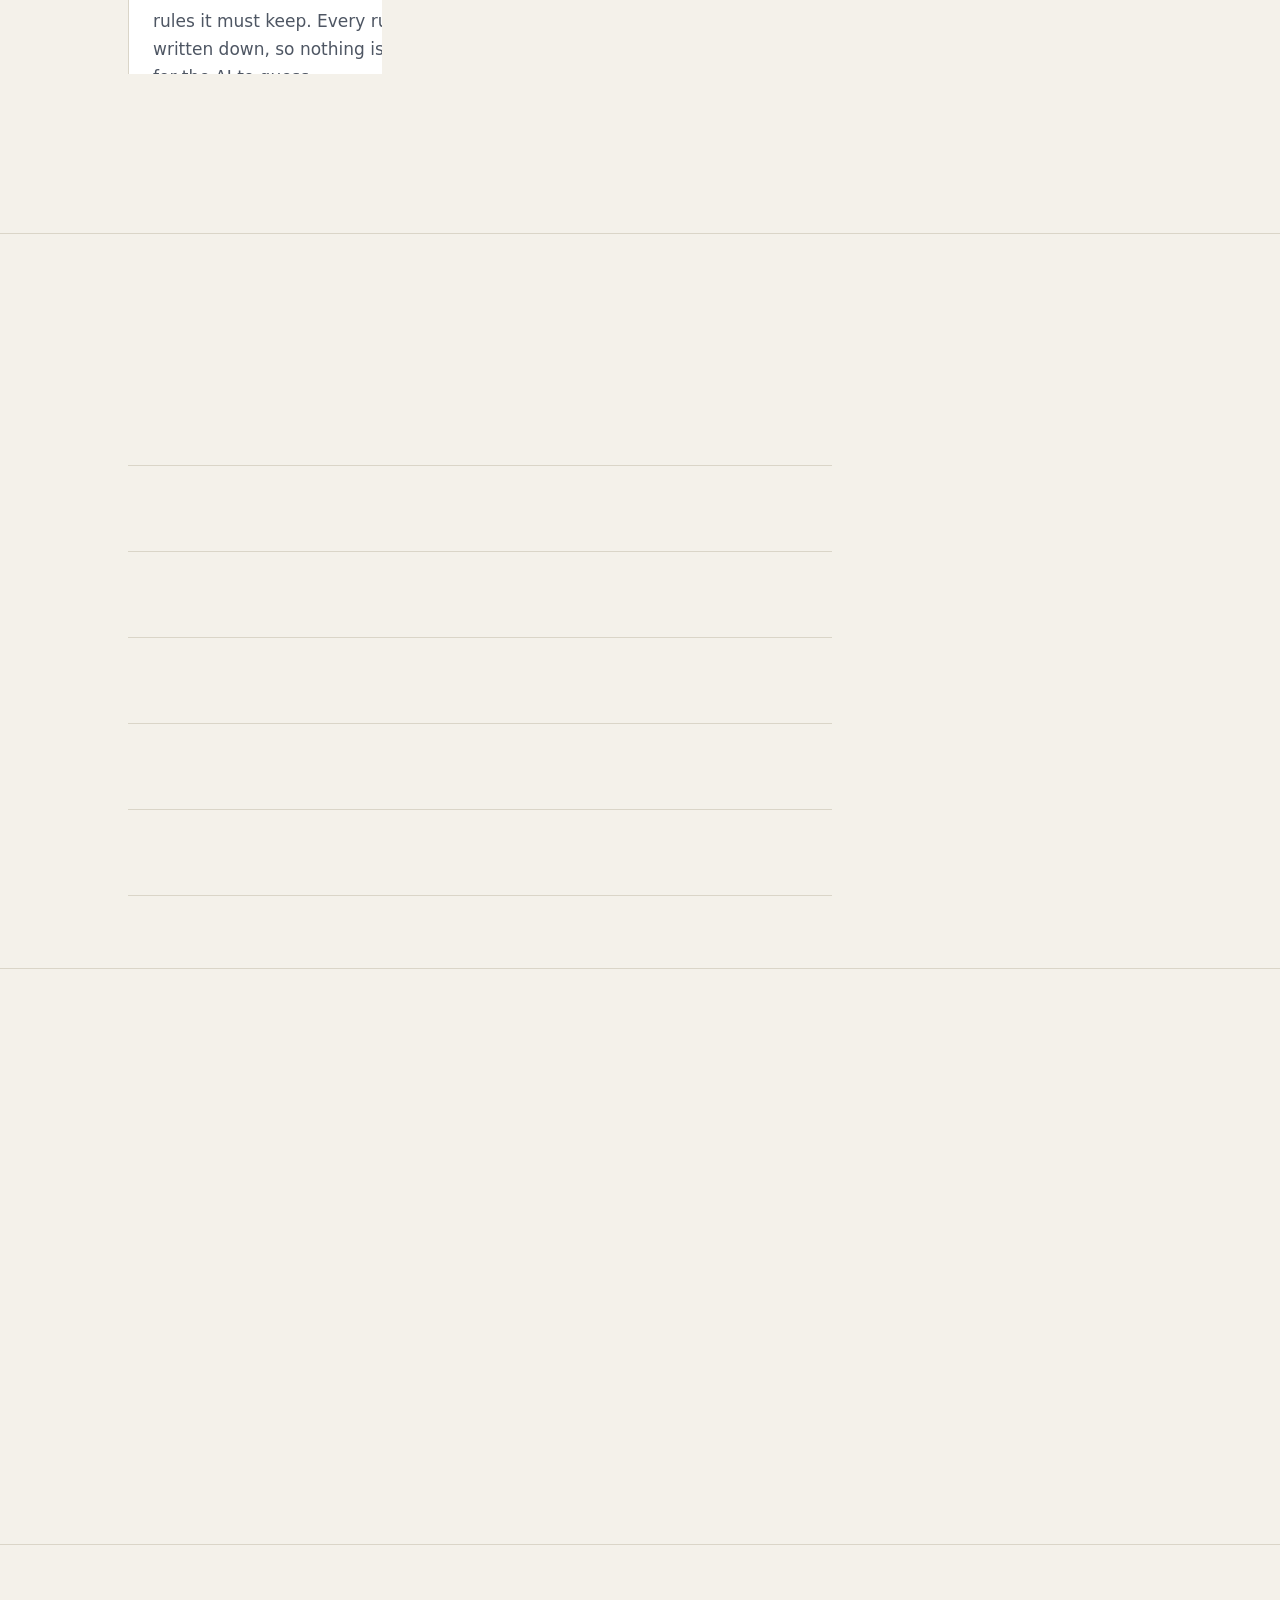
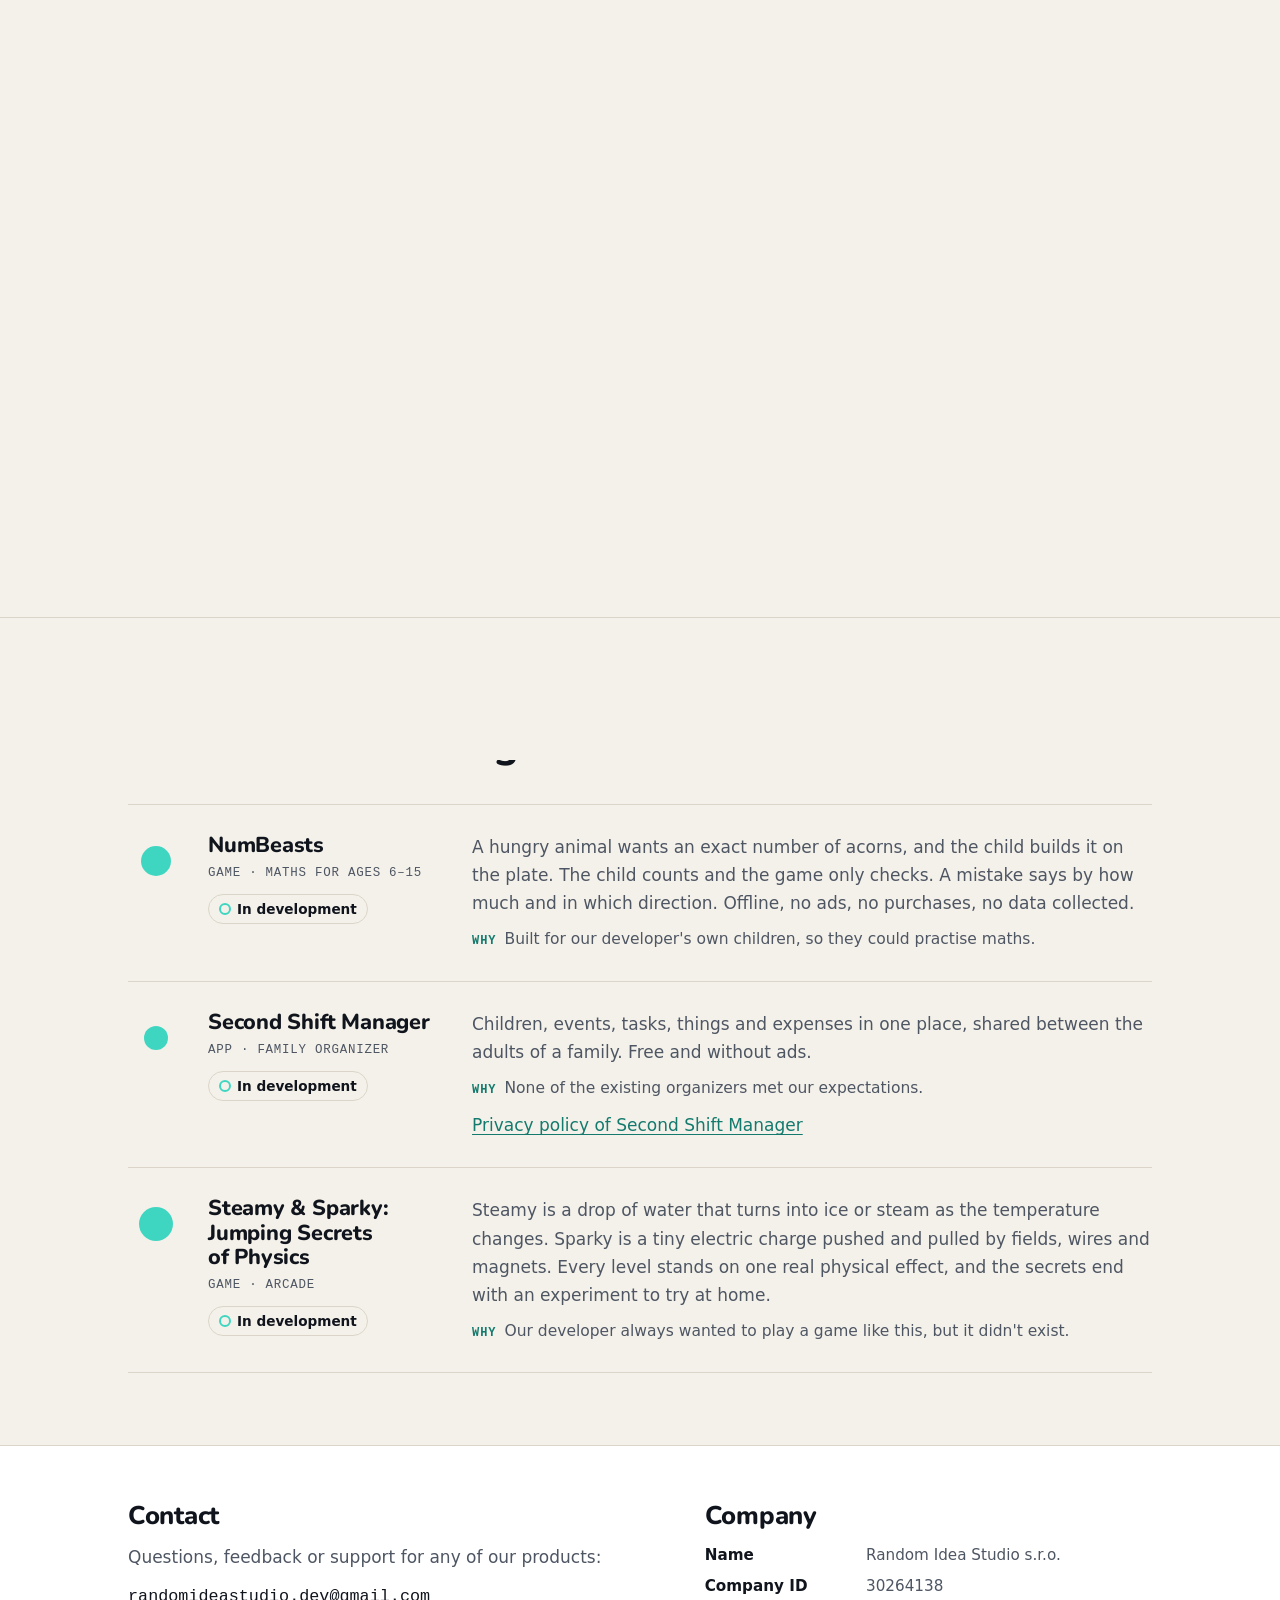
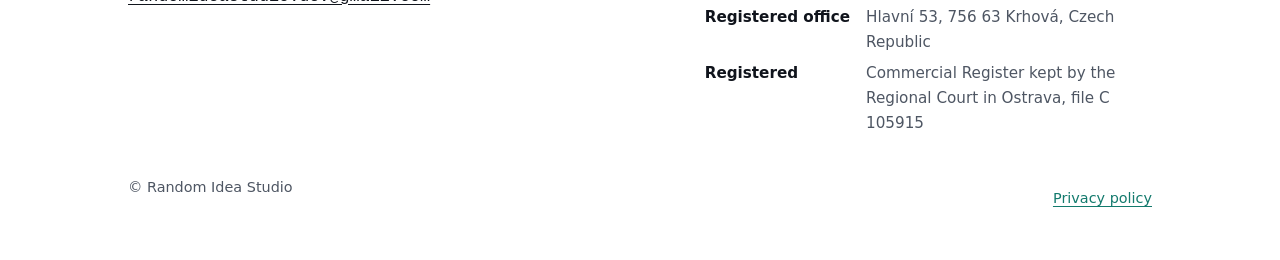
==== commit 0d044f39: "Fill in company details, contact address and the Second Shift Manager privacy page" ====
--- a/index.html
+++ b/index.html
@@ -181,6 +181,7 @@
           <div class="body">
             <p>Children, events, tasks, things and expenses in one place, shared between the adults of a family. Free and without ads.</p>
             <p class="why"><b>Why</b>None of the existing organizers met our expectations.</p>
+            <p><a href="second-shift-manager-privacy.html">Privacy policy of Second Shift Manager</a></p>
           </div>
         </li>
         <li class="project" id="steamy">
@@ -202,15 +203,15 @@
       <div>
         <h2>Contact</h2>
         <p>Questions, feedback or support for any of our products:</p>
-        <p style="margin-top:10px"><a class="mail" href="mailto:hello@PLACEHOLDER">hello@<span class="pending">PLACEHOLDER domain</span></a></p>
+        <p style="margin-top:10px"><a class="mail" href="mailto:randomideastudio.dev@gmail.com">randomideastudio.dev@gmail.com</a></p>
       </div>
       <div>
         <h2>Company</h2>
         <dl class="legal">
-          <dt>Name</dt><dd>Random Idea Studio s.r.o. <span class="pending">PLACEHOLDER confirm</span></dd>
-          <dt>Company ID</dt><dd><span class="pending">PLACEHOLDER IČO</span></dd>
-          <dt>Registered office</dt><dd><span class="pending">PLACEHOLDER address</span></dd>
-          <dt>Registered</dt><dd>Commercial Register kept by <span class="pending">PLACEHOLDER court</span>, file <span class="pending">PLACEHOLDER C xxxxx</span></dd>
+          <dt>Name</dt><dd>Random Idea Studio s.r.o.</dd>
+          <dt>Company ID</dt><dd>30264138</dd>
+          <dt>Registered office</dt><dd>Hlavní 53, 756 63 Krhová, Czech Republic</dd>
+          <dt>Registered</dt><dd>Commercial Register kept by the Regional Court in Ostrava, file C 105915</dd>
         </dl>
       </div>
     </div>
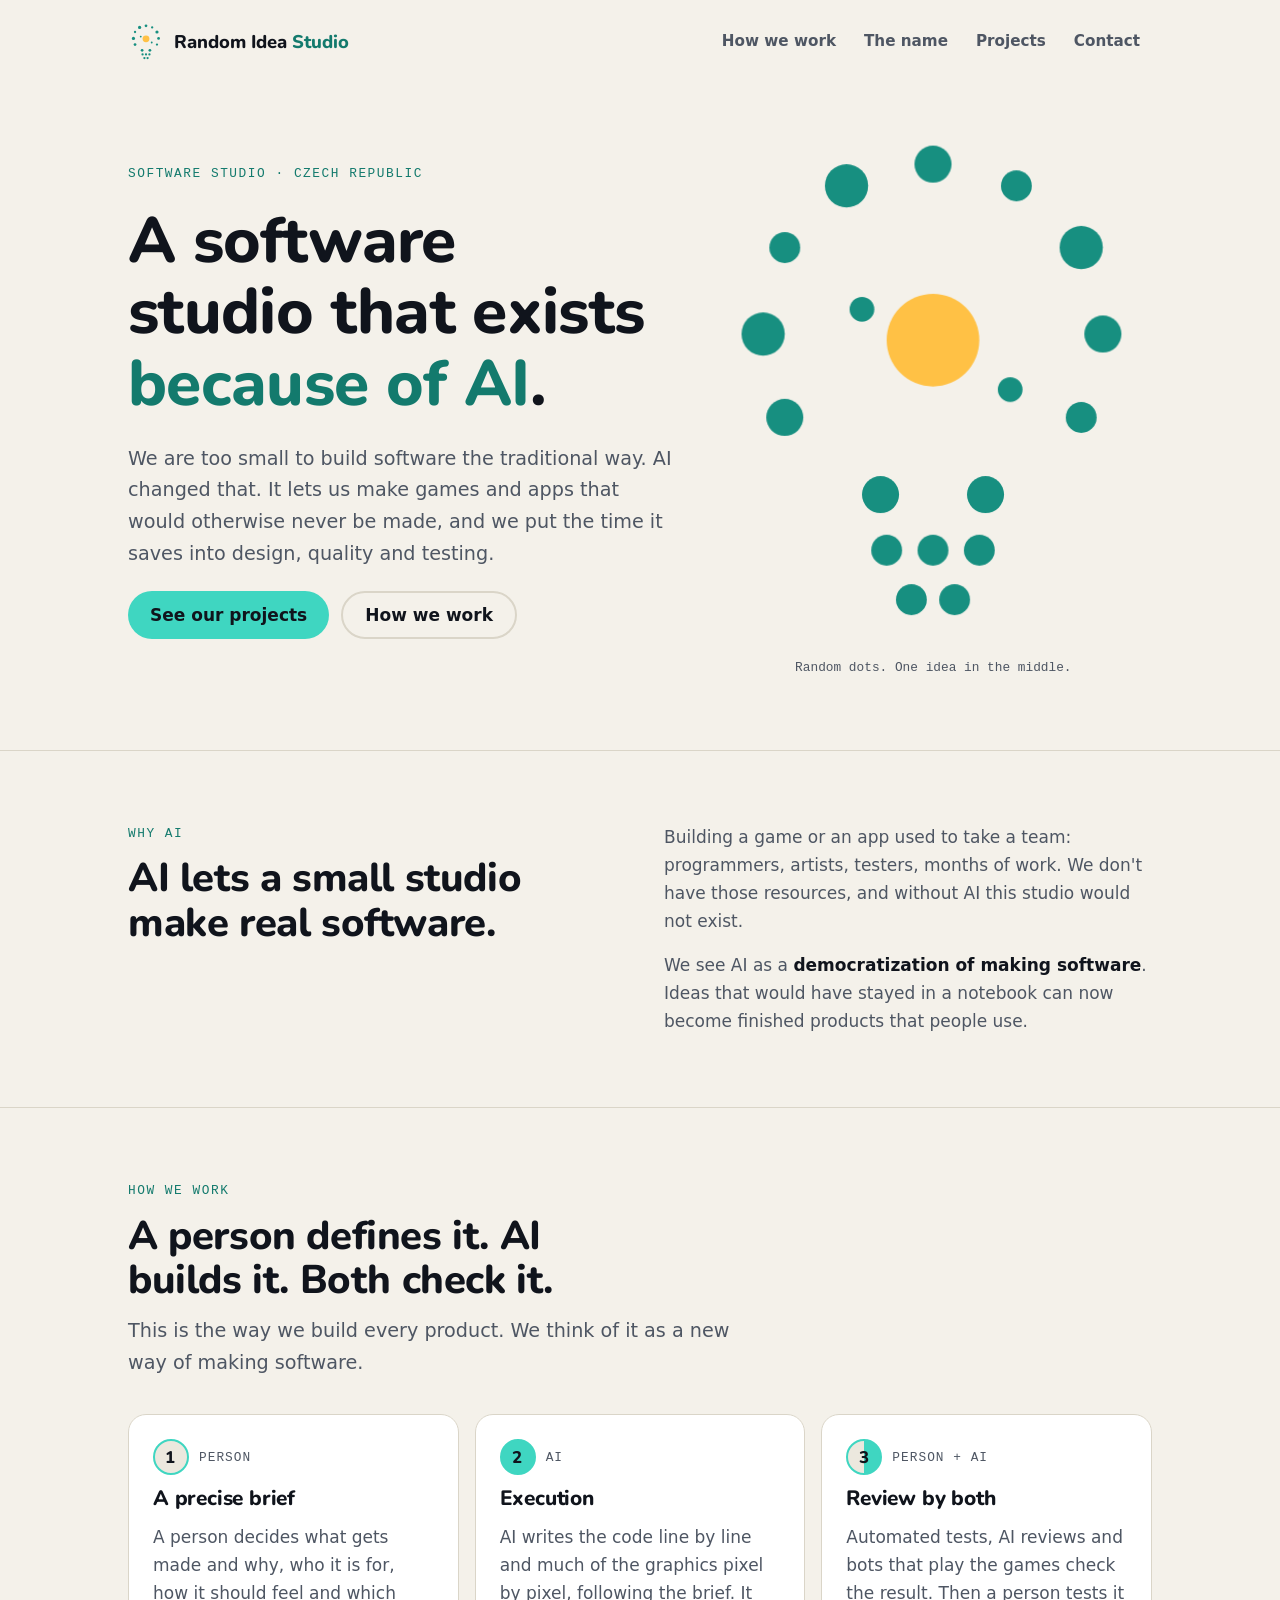
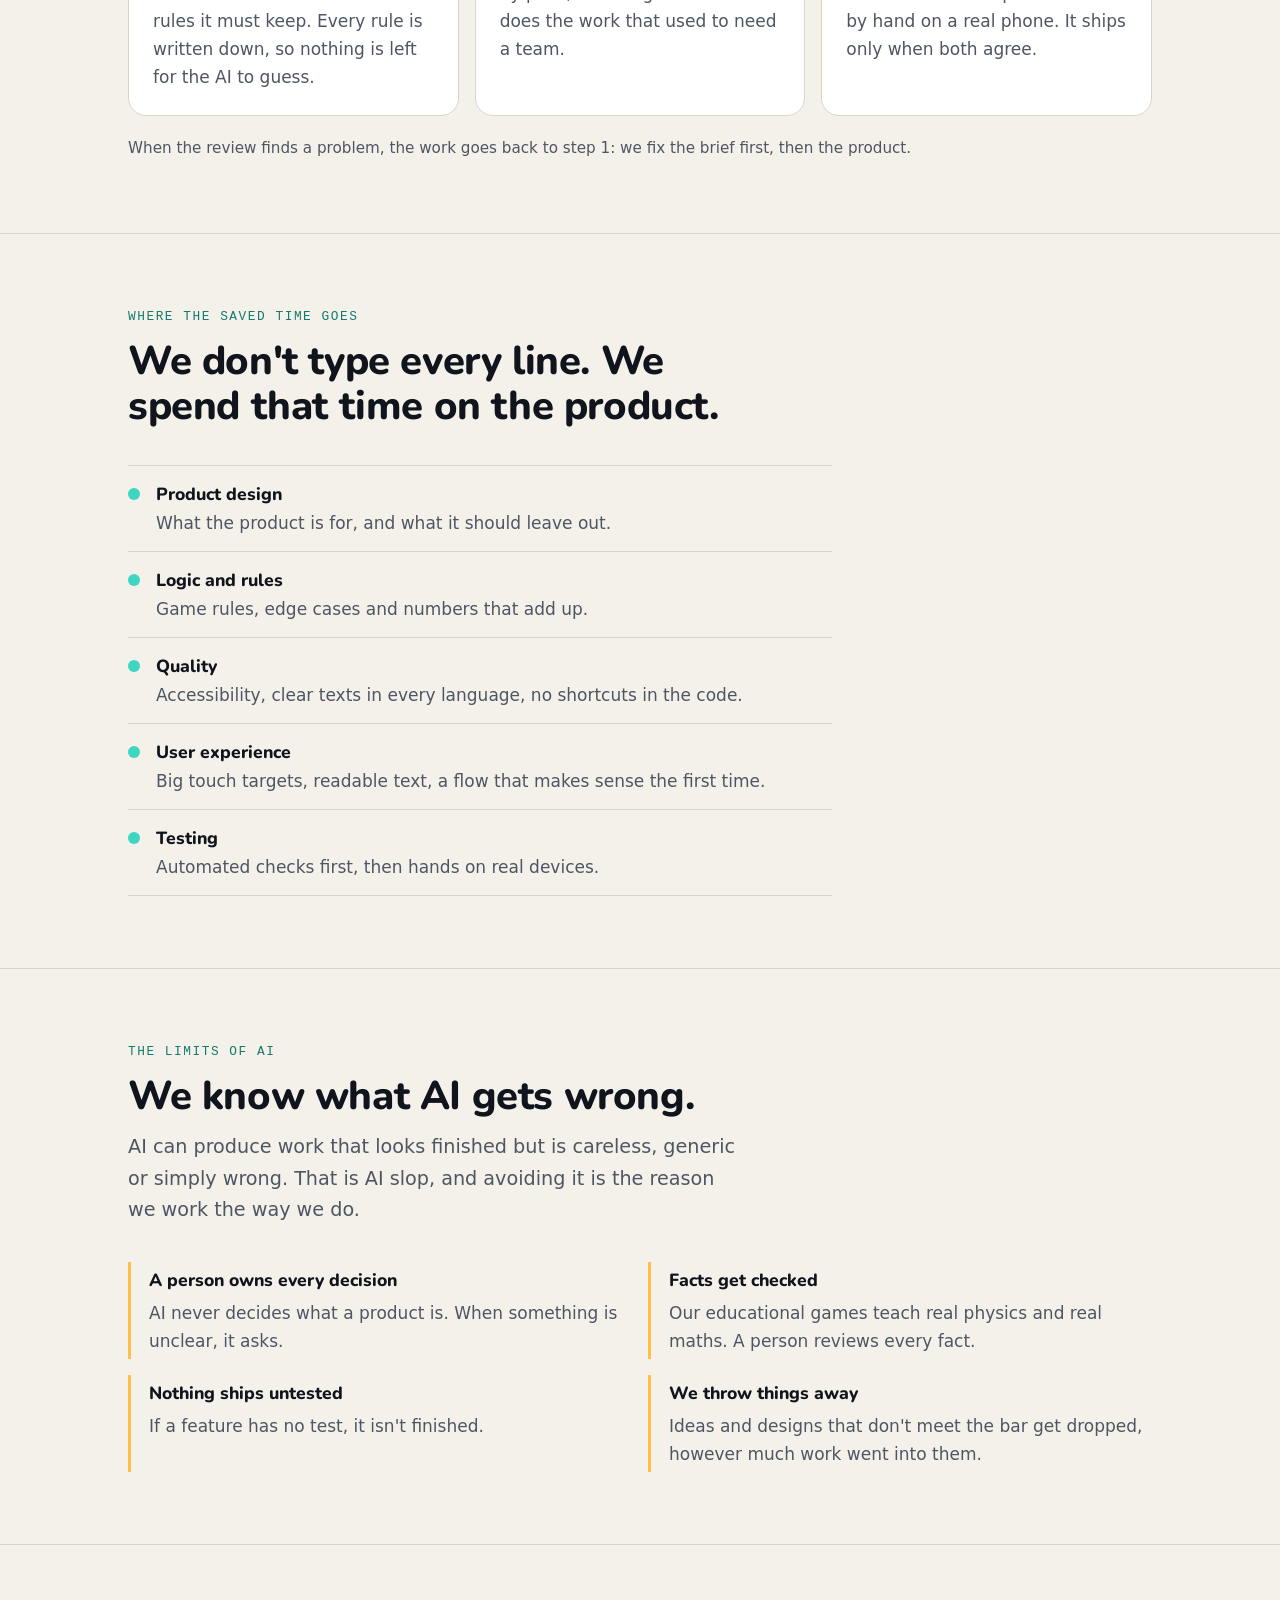
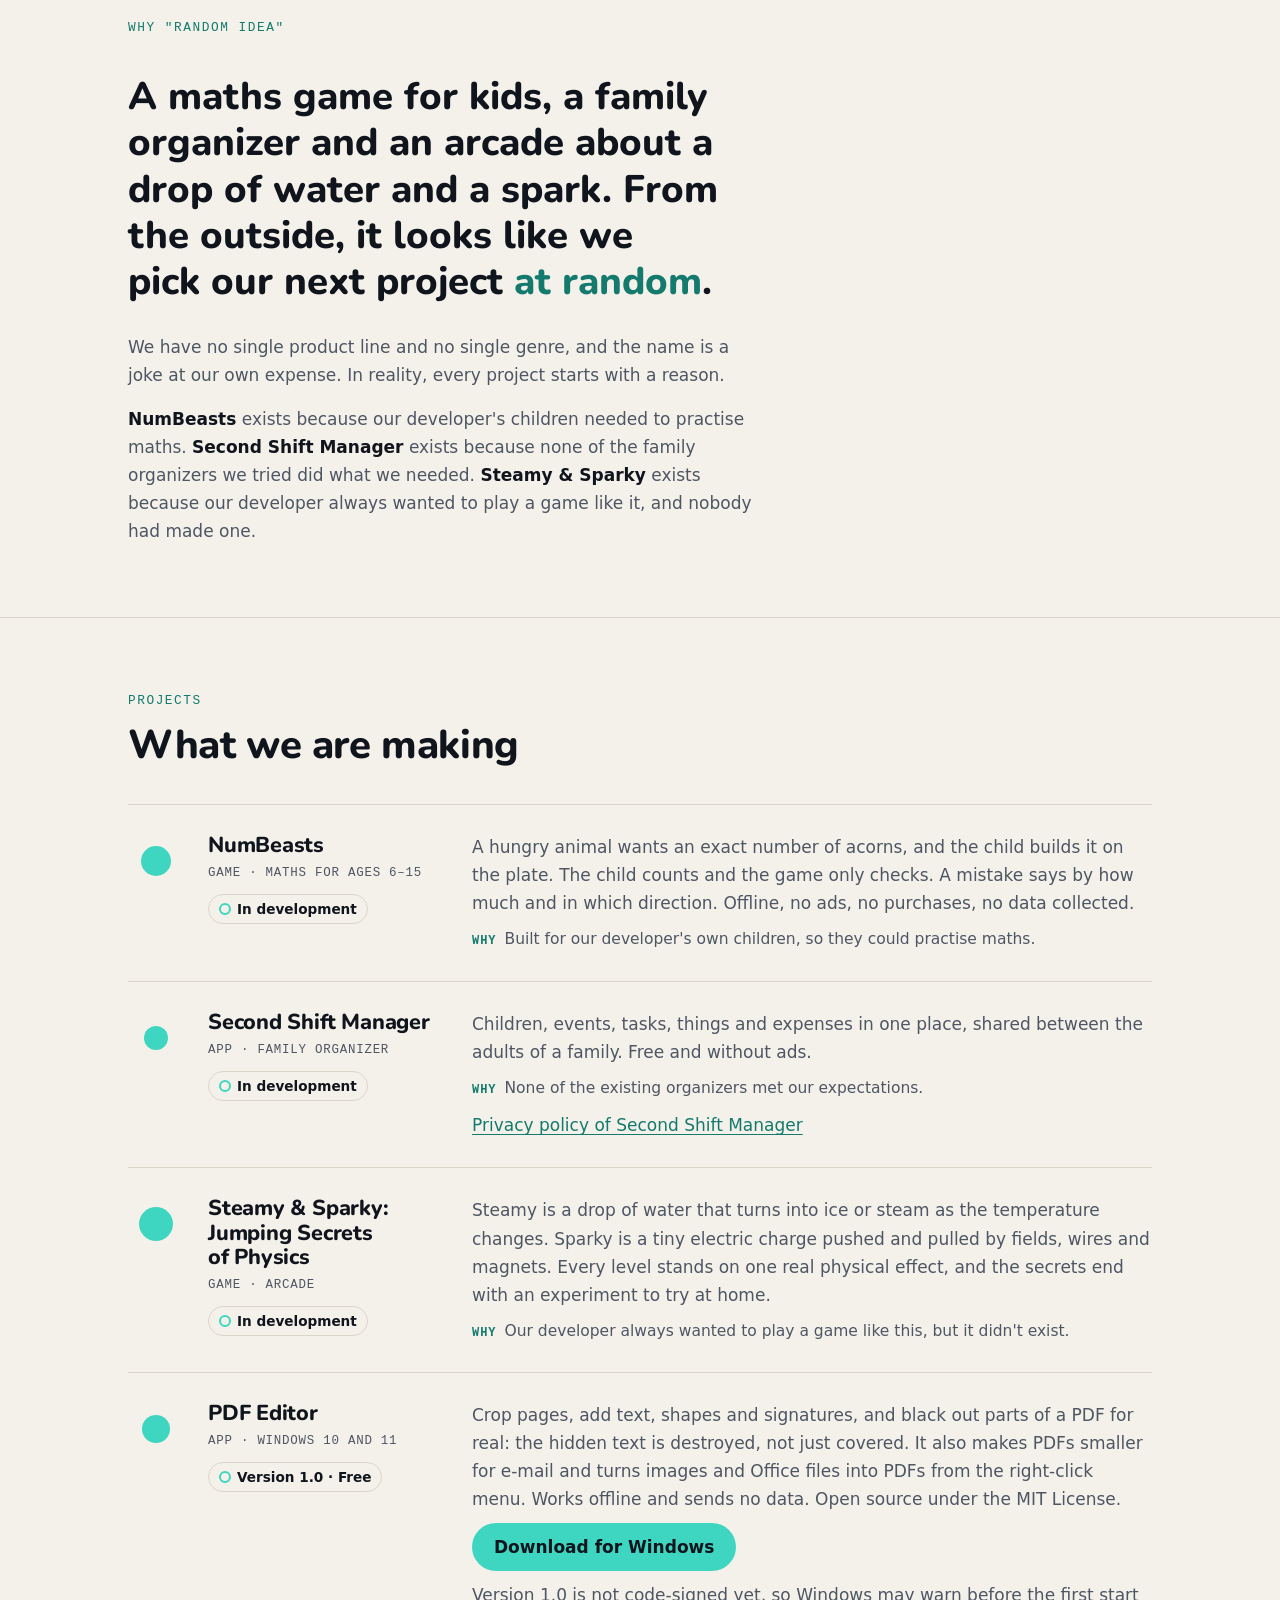
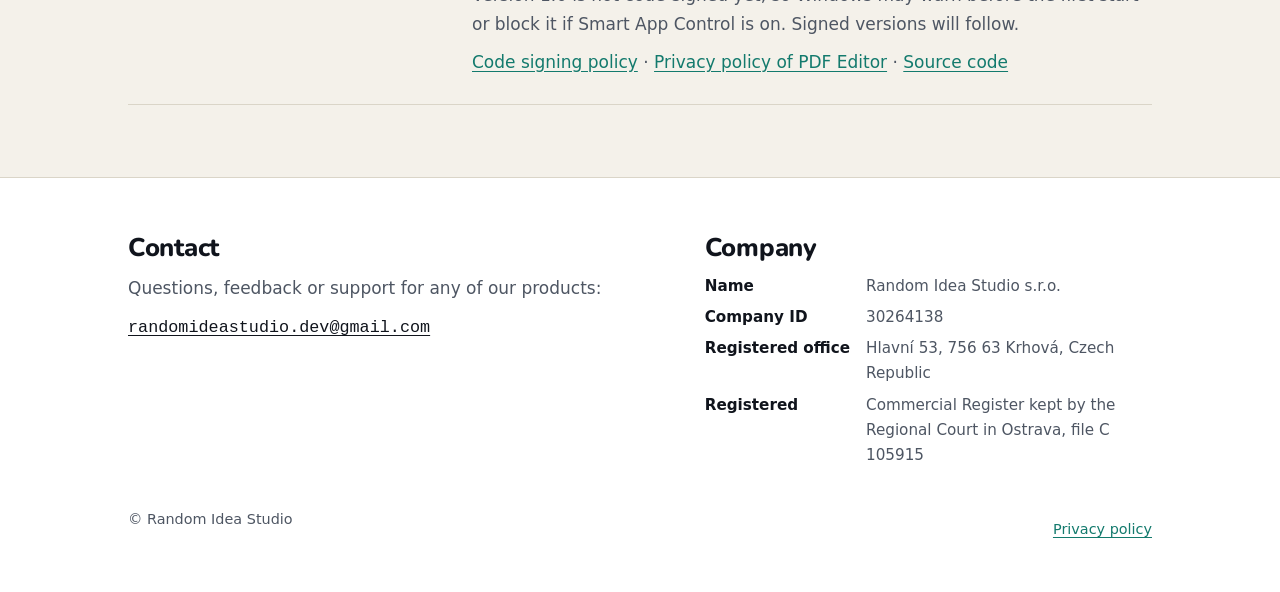
==== commit 01f7d69e: "Add PDF Editor project with Windows download, code signing policy and privacy links" ====
--- a/index.html
+++ b/index.html
@@ -192,6 +192,16 @@
             <p class="why"><b>Why</b>Our developer always wanted to play a game like this, but it didn't exist.</p>
           </div>
         </li>
+        <li class="project" id="pdf-editor">
+          <div class="mark" aria-hidden="true"><i style="width:28px;height:28px"></i></div>
+          <div><h3>PDF Editor</h3><p class="kind">App · Windows 10 and 11</p><span class="status">Version 1.0 · Free</span></div>
+          <div class="body">
+            <p>Crop pages, add text, shapes and signatures, and black out parts of a PDF for real: the hidden text is destroyed, not just covered. It also makes PDFs smaller for e-mail and turns images and Office files into PDFs from the right-click menu. Works offline and sends no data. Open source under the MIT License.</p>
+            <p><a class="btn primary" href="https://github.com/RandomIdeaStudio/PdfEditor/releases/latest">Download for Windows</a></p>
+            <p>Version 1.0 is not code-signed yet, so Windows may warn before the first start or block it if Smart App Control is on. Signed versions will follow.</p>
+            <p><a href="https://github.com/RandomIdeaStudio/PdfEditor#code-signing-policy">Code signing policy</a> · <a href="https://github.com/RandomIdeaStudio/PdfEditor/blob/main/PRIVACY.md">Privacy policy of PDF Editor</a> · <a href="https://github.com/RandomIdeaStudio/PdfEditor">Source code</a></p>
+          </div>
+        </li>
       </ul>
     </div>
   </section>
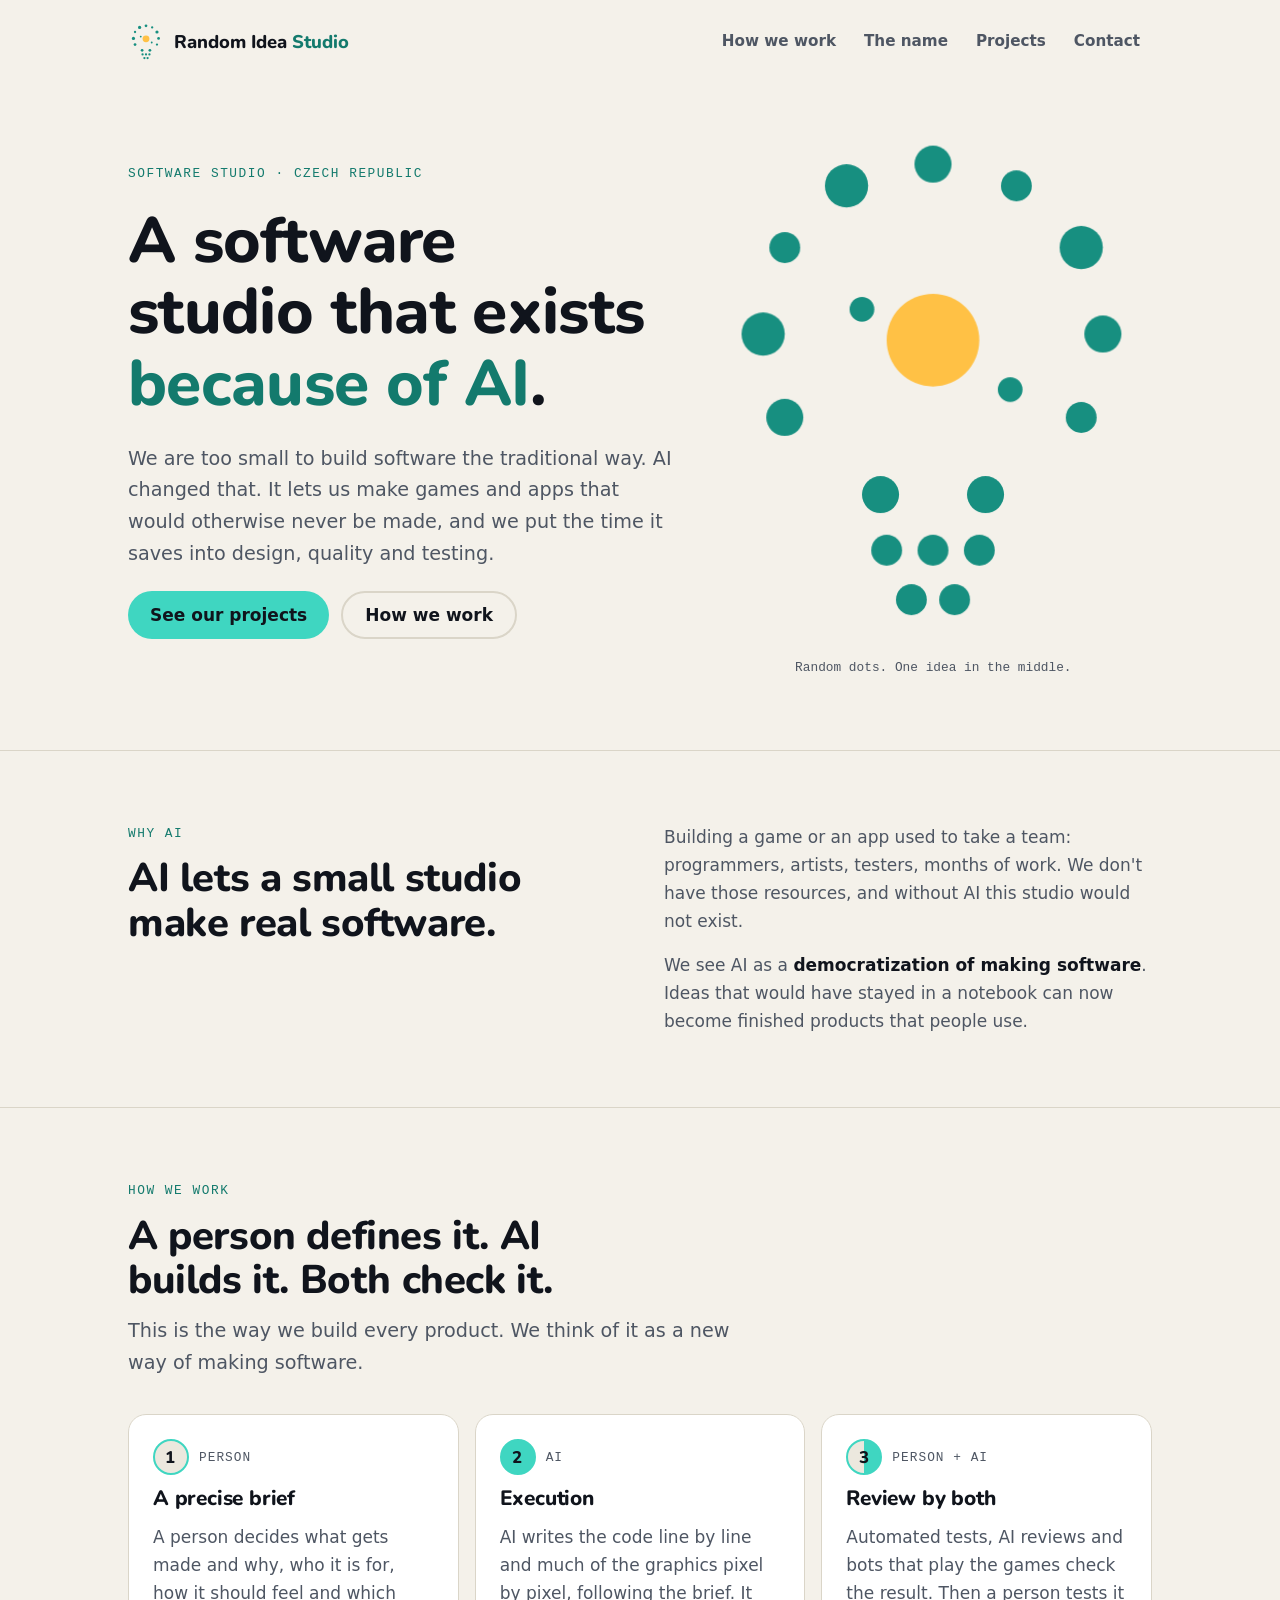
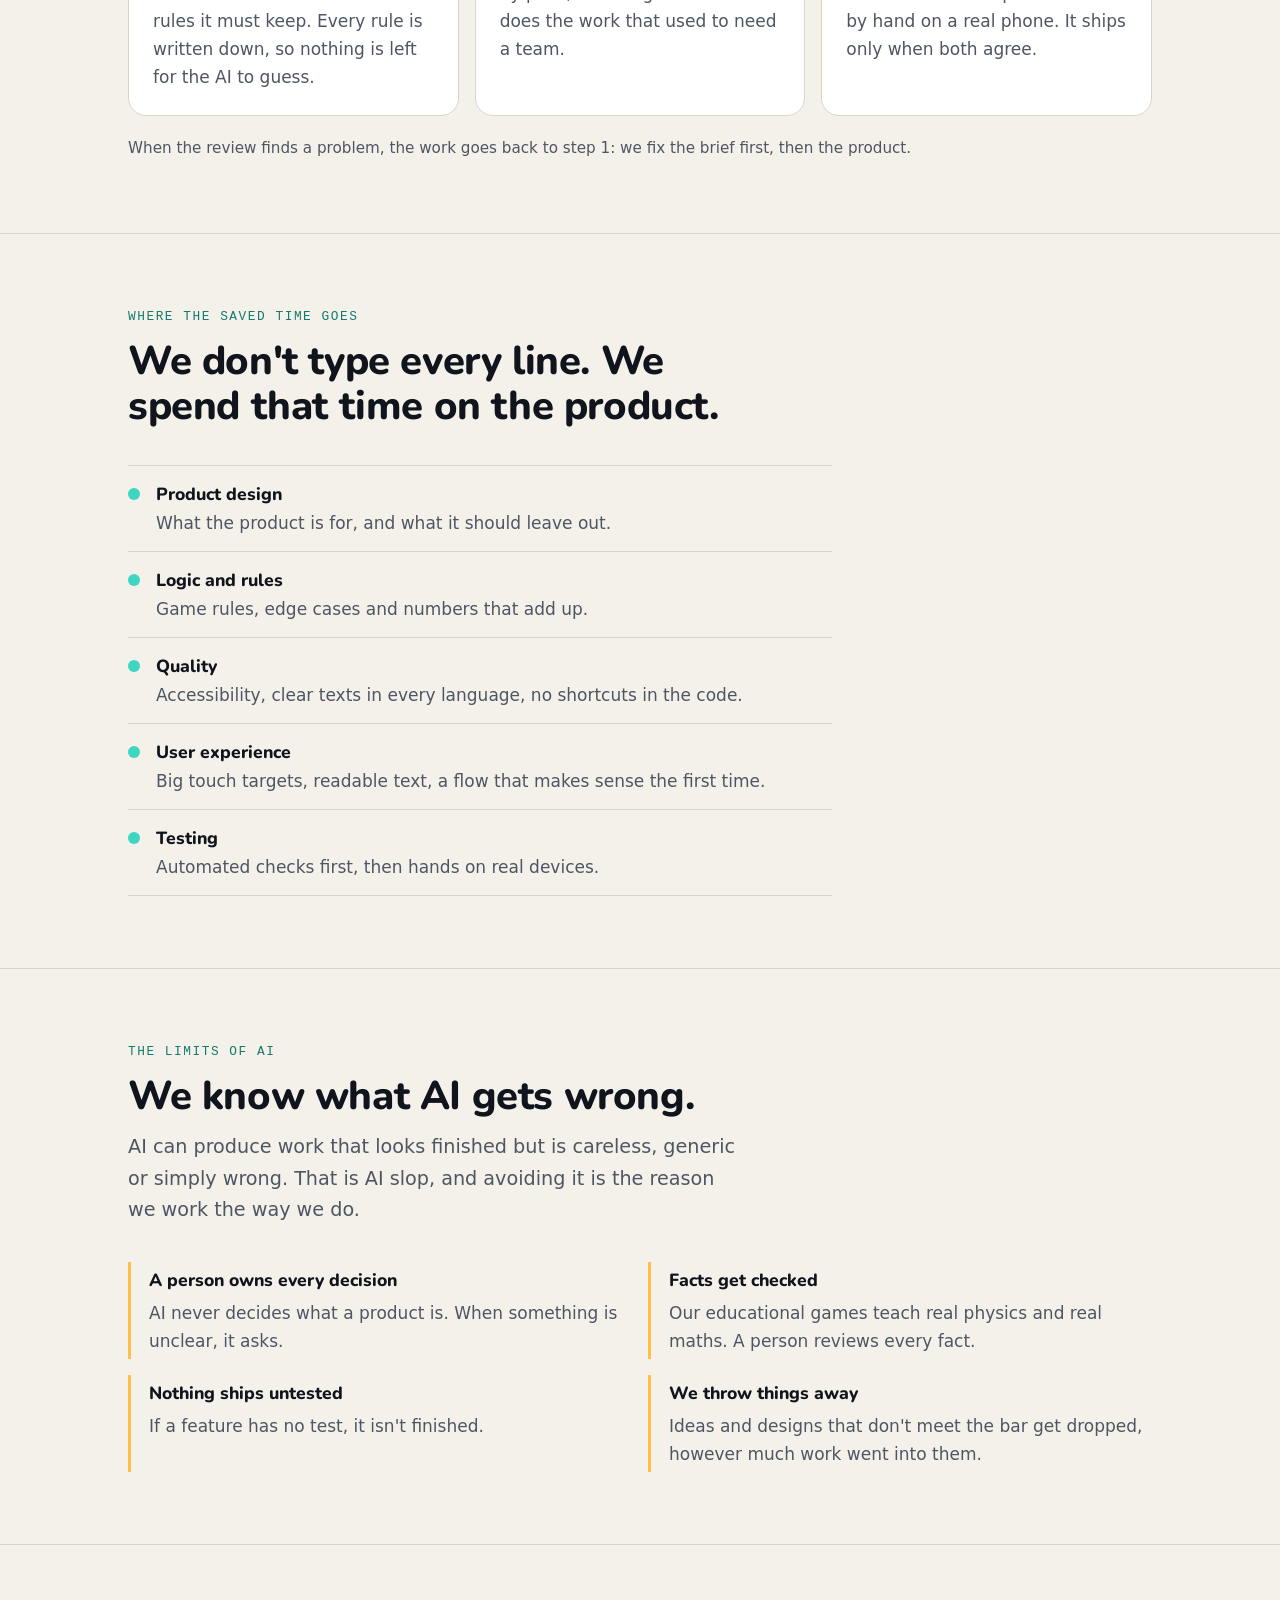
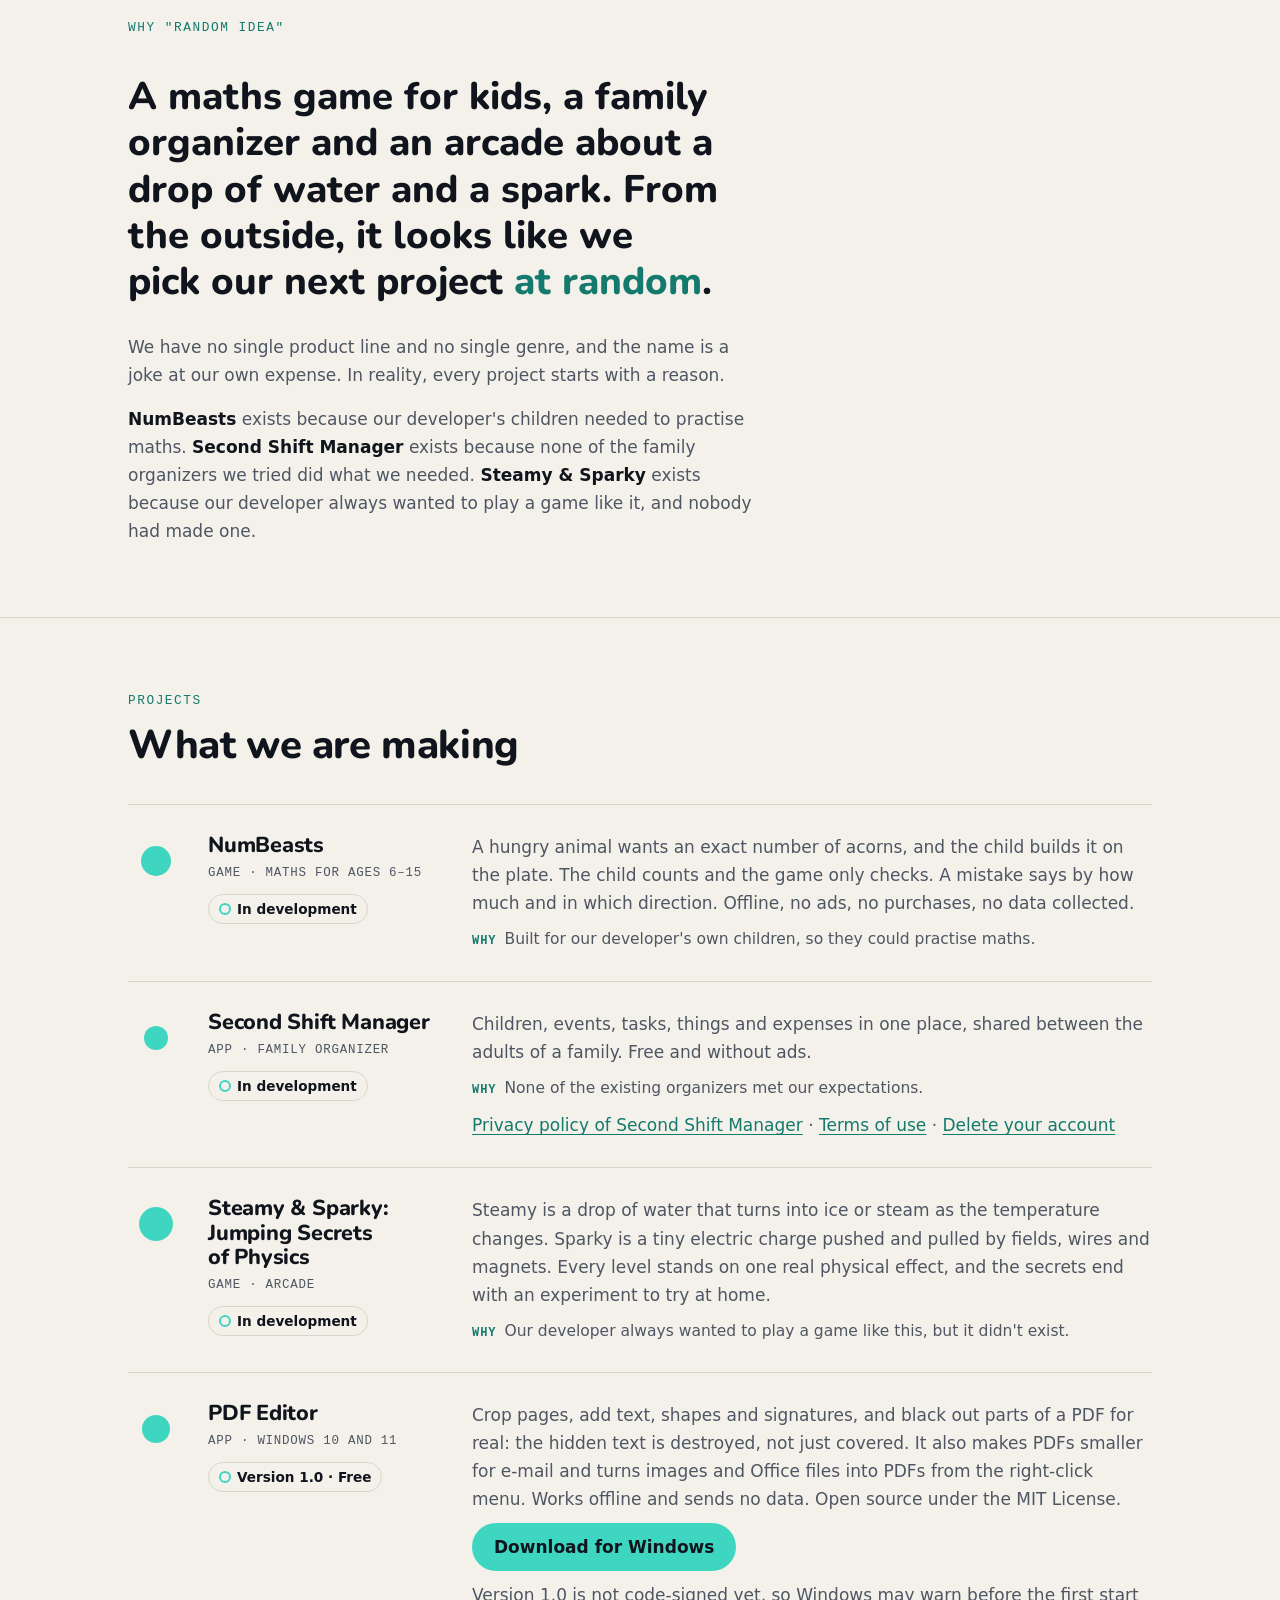
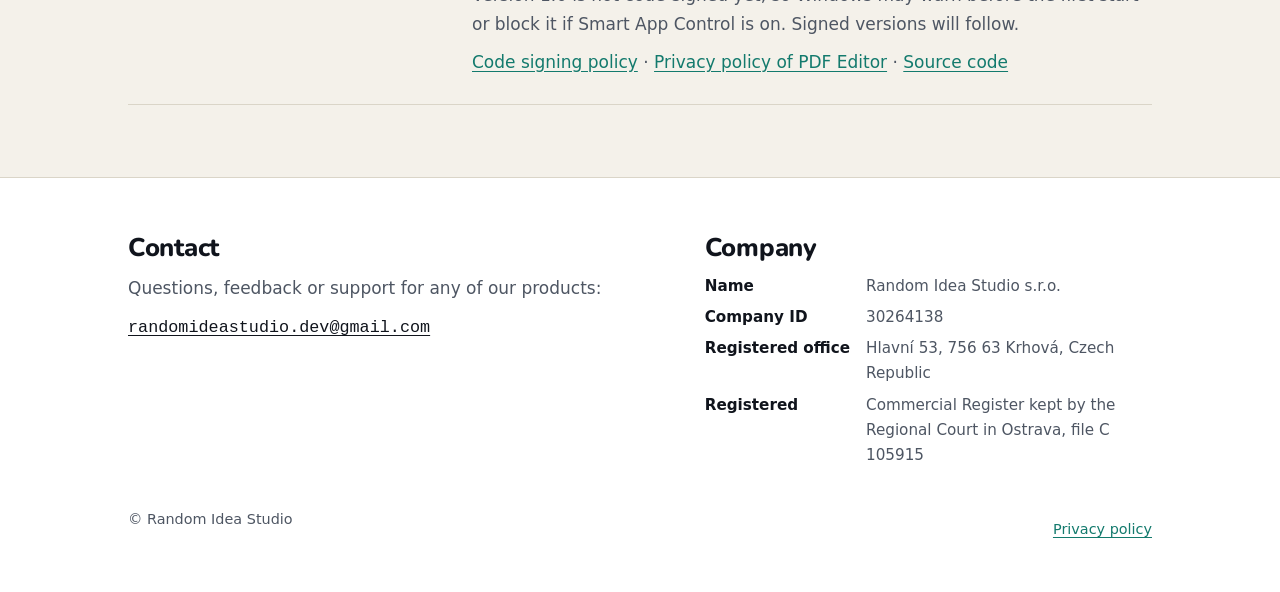
==== commit 56cbcb50: "Add Second Shift Manager terms and account deletion pages Google Play's data safety form needs a web" ====
--- a/index.html
+++ b/index.html
@@ -181,7 +181,7 @@
           <div class="body">
             <p>Children, events, tasks, things and expenses in one place, shared between the adults of a family. Free and without ads.</p>
             <p class="why"><b>Why</b>None of the existing organizers met our expectations.</p>
-            <p><a href="second-shift-manager-privacy.html">Privacy policy of Second Shift Manager</a></p>
+            <p><a href="second-shift-manager-privacy.html">Privacy policy of Second Shift Manager</a> · <a href="second-shift-manager-terms.html">Terms of use</a> · <a href="second-shift-manager-delete-account.html">Delete your account</a></p>
           </div>
         </li>
         <li class="project" id="steamy">
